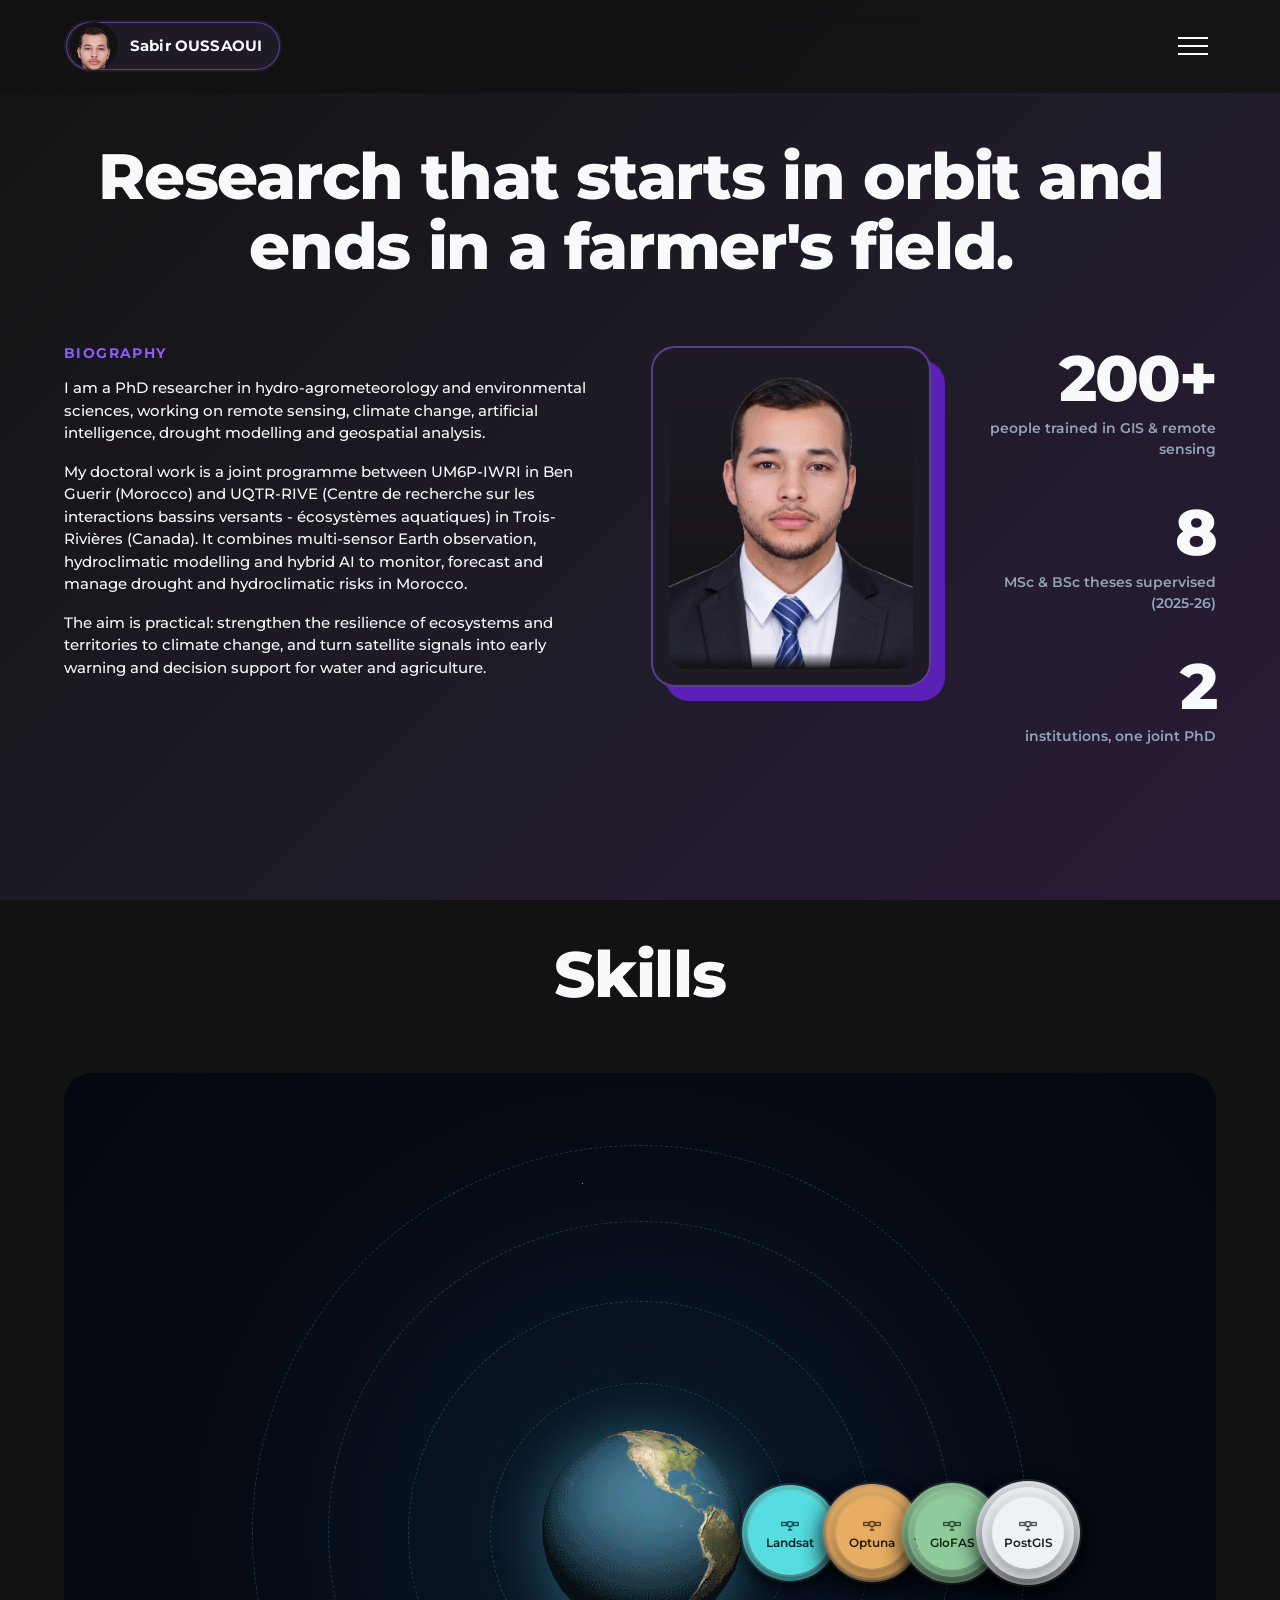
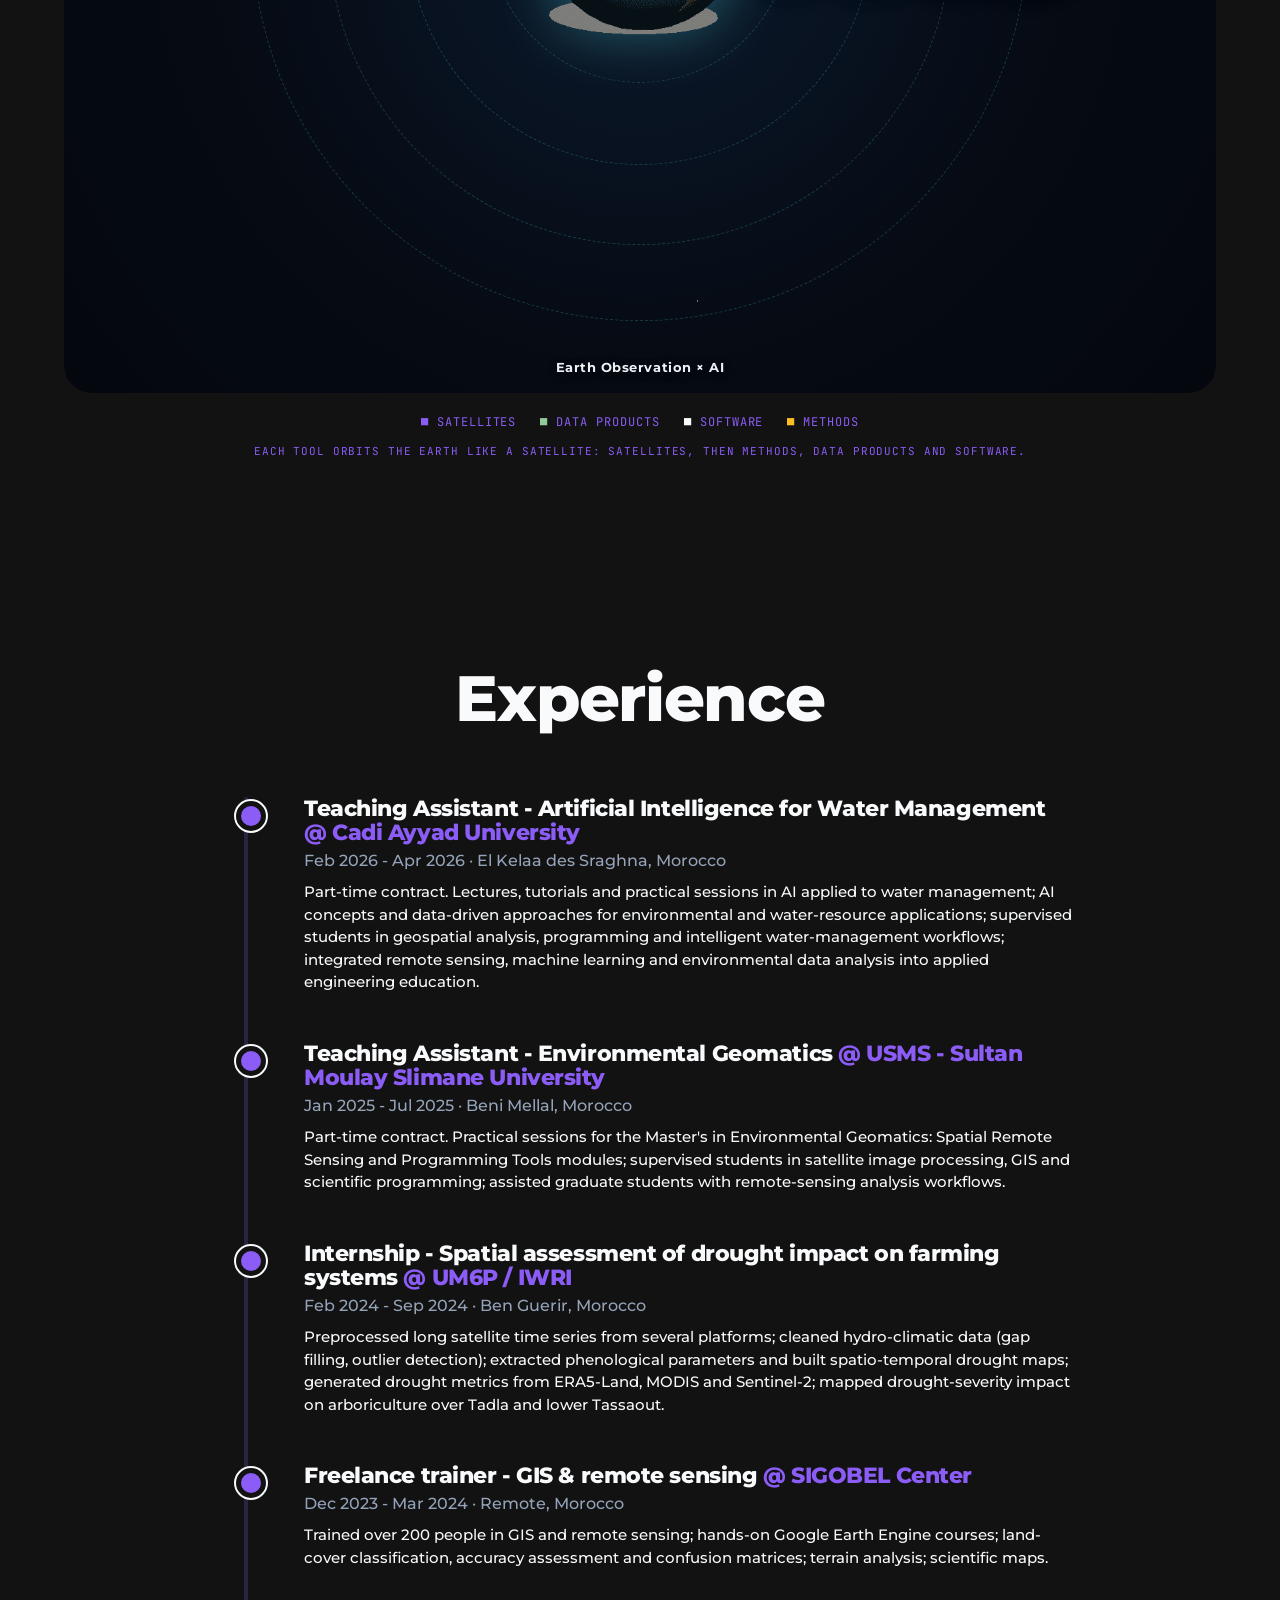
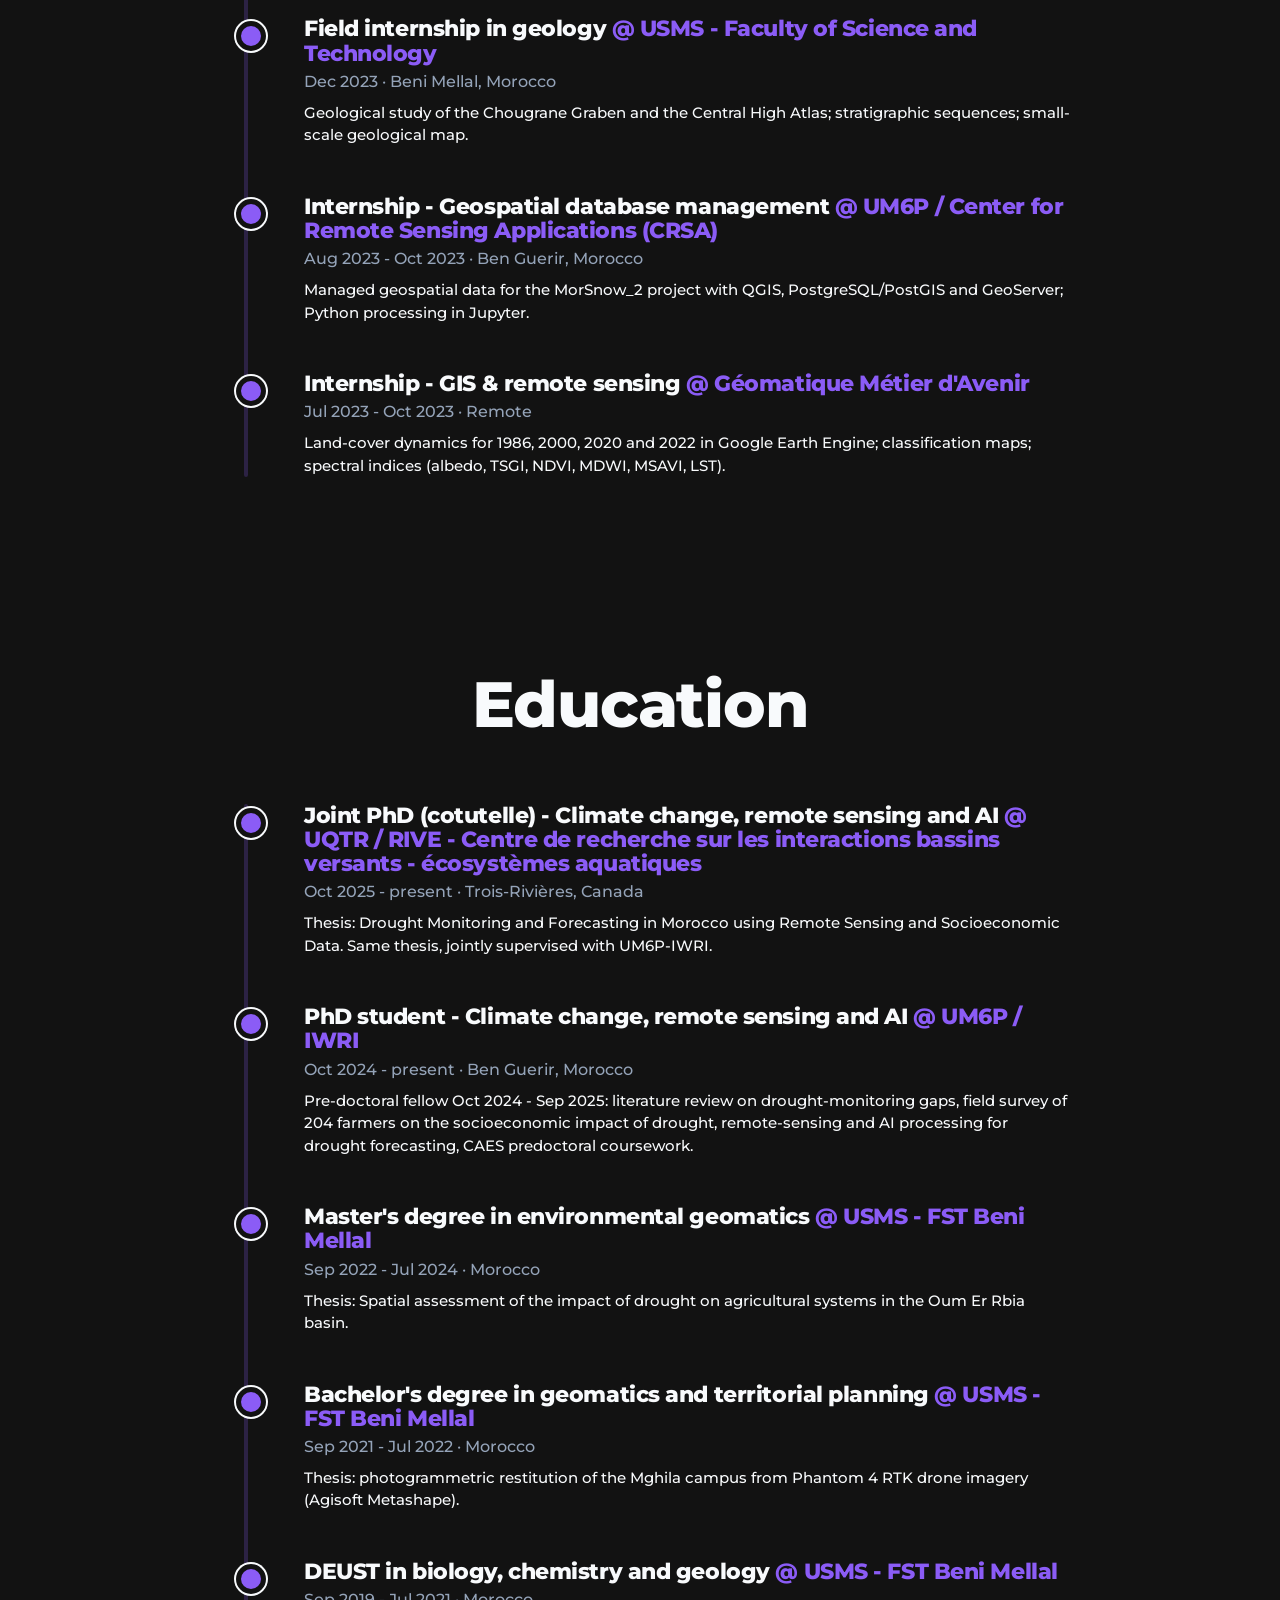
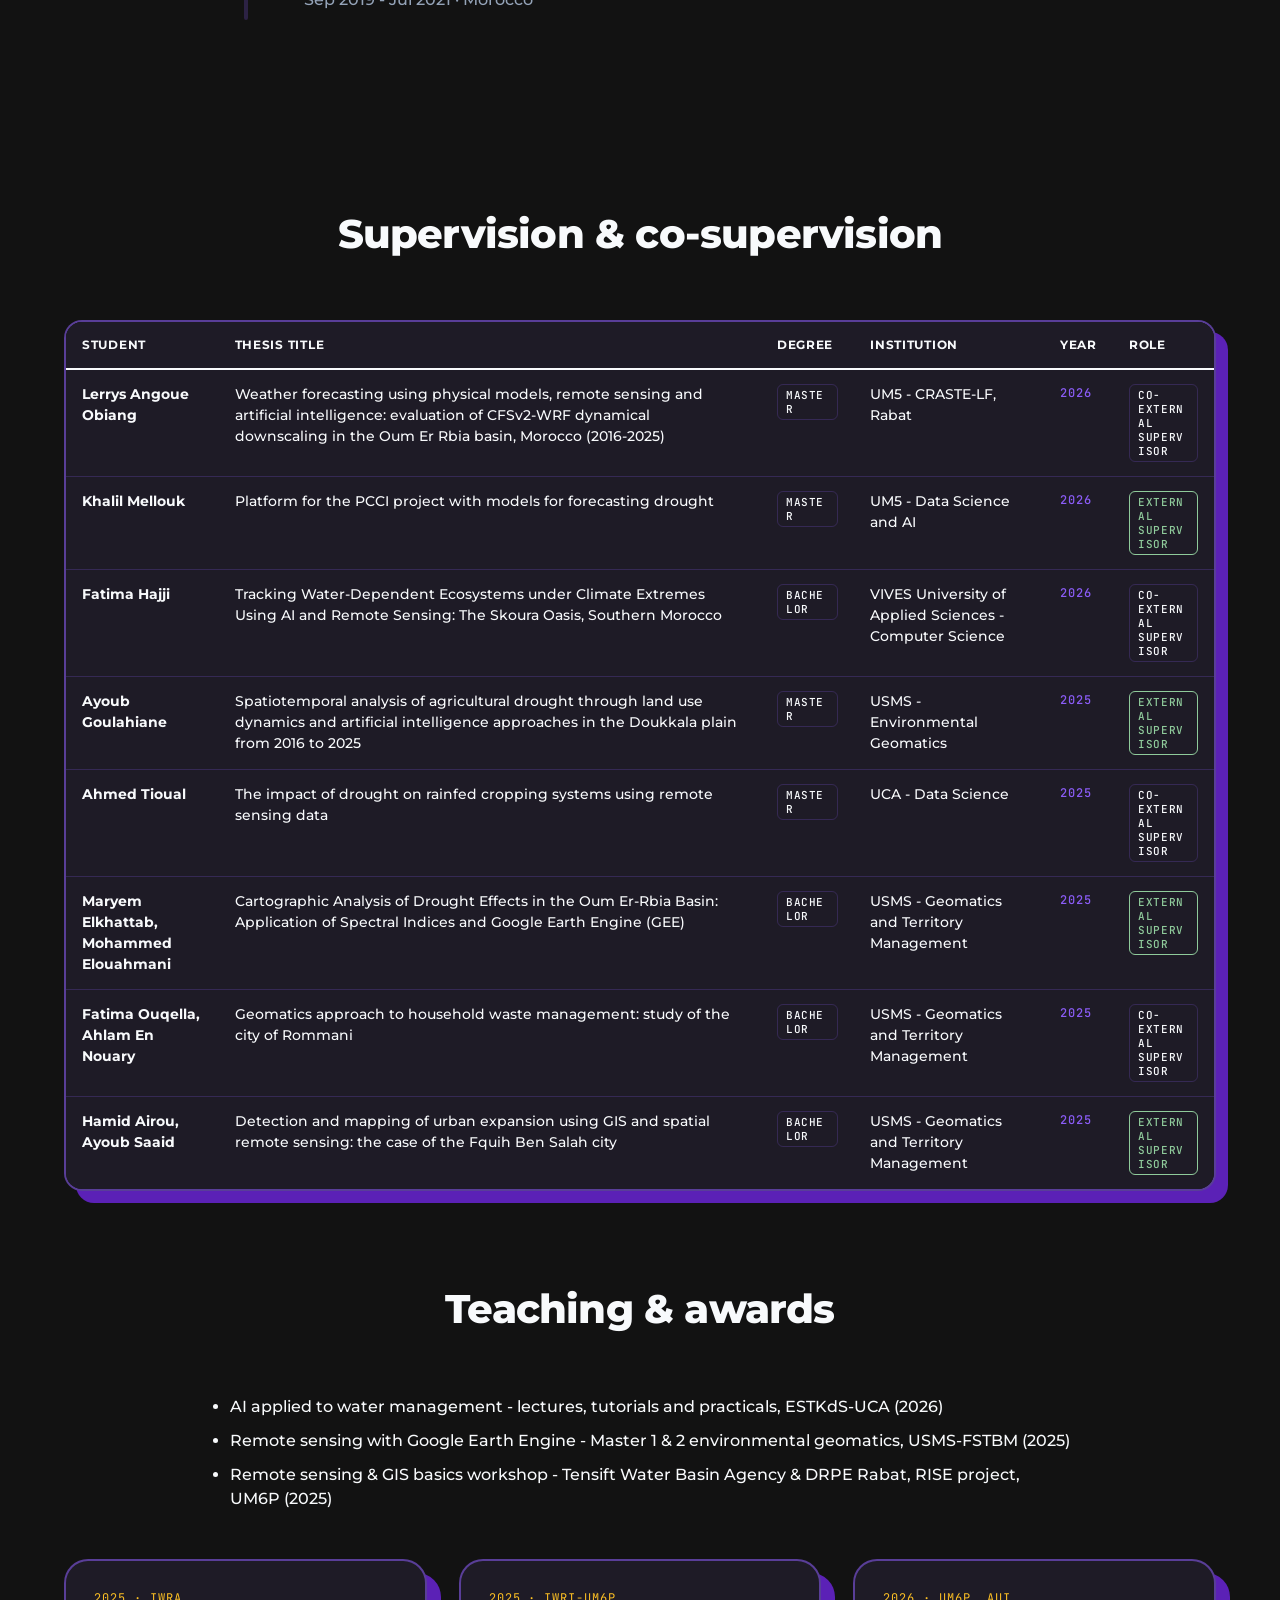
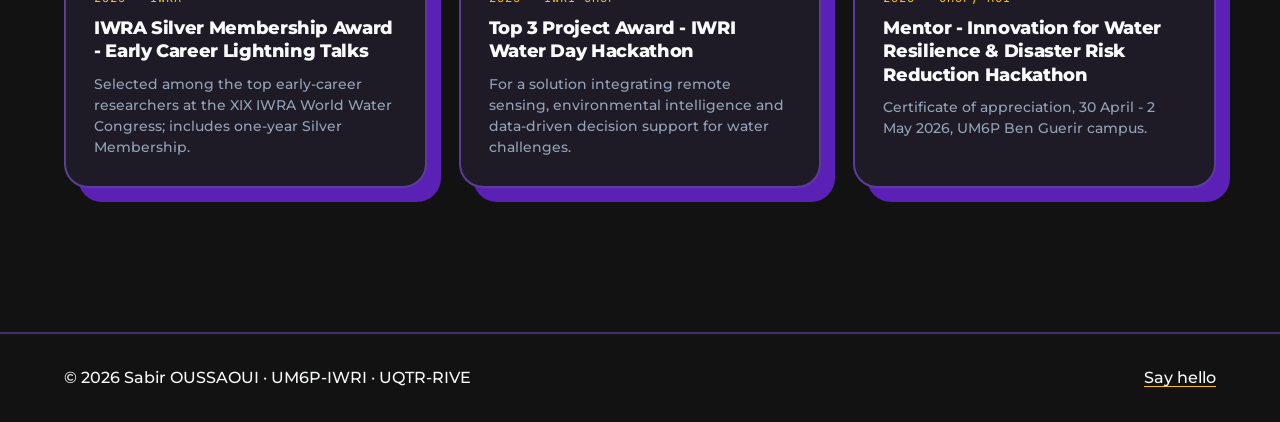
==== about.html @ 549f9e00 "About: add teaching assistant positions at UCA (2026) and USMS (2025) Co-Authored-By: Claude Opus 5." ====
<!doctype html>
<html lang="en">
<head>
<meta charset="utf-8">
<meta name="viewport" content="width=device-width, initial-scale=1">
<title>About - Sabir Oussaoui</title>
<link rel="icon" href="images/favicon.svg" type="image/svg+xml">
<link rel="stylesheet" href="css/style.css?v=202611021357">
<script>try{if((localStorage.getItem("theme")||"dark")==="dark")document.documentElement.classList.add("dark")}catch(e){}</script>
</head>
<body data-page="about">
<div class="transition" aria-hidden="true"><span></span><span></span><span></span></div>
<header class="nav" id="header"></header>

<main class="wrap">
  <section style="padding-top:48px">
    <h1 class="title" id="aboutTitle"></h1>
    <div class="about-grid">
      <div class="bio reveal"><h3 id="bioHead"></h3><div id="bio"></div></div>
      <div class="frame reveal"><img src="images/profile/portrait-about.png" alt="Portrait of Sabir Oussaoui" width="1200" height="1500"></div>
      <div class="stats" id="stats"></div>
    </div>
  </section>

  <section>
    <h2 class="title" id="skillsTitle"></h2>
    <div class="skills" id="skills" role="img" aria-label="Circular map of satellites, data products, software and methods used in the thesis"></div>
    <div class="legend" id="legend"></div>
    <p class="mono" id="skillsNote" style="text-align:center;margin-top:12px;font-size:11px"></p>
  </section>

  <section>
    <h2 class="title" id="expTitle"></h2>
    <div class="timeline"><div class="rail"><i></i></div><ul id="expList"></ul></div>
  </section>

  <section>
    <h2 class="title" id="eduTitle"></h2>
    <div class="timeline"><div class="rail"><i></i></div><ul id="eduList"></ul></div>
  </section>

  <section>
    <h2 class="title" id="supTitle" style="font-size:40px"></h2>
    <div class="table-wrap"><table class="sup" id="supTable"></table></div>
  </section>

  <section style="padding-top:0">
    <h2 class="title" id="teachTitle" style="font-size:40px"></h2>
    <ul id="teachList" style="max-width:860px;margin:0 auto 48px;padding-left:20px;font-weight:500;display:flex;flex-direction:column;gap:10px"></ul>
    <div class="feat-pubs cols3" id="awards"></div>
  </section>
</main>

<footer id="footer"></footer>
<script src="js/data.js?v=202611021357"></script>
<script src="js/main.js?v=202611021357"></script>
<script src="js/splash-cursor.js?v=202611021357"></script>
<script src="js/intro.js?v=202611021357"></script>
</body>
</html>
---- css/style.css ----
/* ===== Sabir Oussaoui - portfolio (CodeBucks-style template, plain CSS) ===== */
@import url("https://fonts.googleapis.com/css2?family=Montserrat:wght@400;500;600;700;800&family=JetBrains+Mono:wght@400;500&display=swap");

:root{
  --light:#F8FAFC;
  --dark:#121212;
  --primary:#5B21B6;        /* deep purple, readable on light */
  --primary-dark:#8B5CF6;   /* vivid purple on dark */
  --veg:#8fcb9b;
  --amber:#FBBF24;
  --bg:var(--light);
  --fg:var(--dark);
  --accent:var(--primary);
  --muted:rgba(18,18,18,.66);
  --line:rgba(91,33,182,.16);
  --card:#ffffff;
  --shadow:var(--fg);
  --edge:var(--fg);
  --gold:#FBBF24;
  --gold-ink:#121212;
  --purple:#8B5CF6;
  --purple-deep:#5B21B6;
  --font:"Montserrat",system-ui,sans-serif;
  --mono:"JetBrains Mono",ui-monospace,monospace;
}
html.dark{
  --bg:#121212;
  --fg:#F8FAFC;
  --accent:#8B5CF6;
  --muted:#94A3B8;
  --line:rgba(139,92,246,.22);
  --card:#1E1B26;
  --shadow:#5B21B6;
  --edge:rgba(139,92,246,.55);
}
*{box-sizing:border-box}
html{scroll-behavior:smooth;overflow-x:hidden}
body{margin:0;font-family:var(--font);background:var(--bg);color:var(--fg);line-height:1.5;overflow-x:hidden;-webkit-font-smoothing:antialiased}
a{color:inherit}
img{max-width:100%;display:block}
h1,h2,h3,h4{margin:0;line-height:1.1;font-weight:800;letter-spacing:-.02em}
.mono{font-family:var(--mono);font-size:12px;letter-spacing:.08em;text-transform:uppercase;color:var(--muted)}
.wrap{width:100%;max-width:1400px;margin:0 auto;padding:0 64px}
section{padding:96px 0}
.title{font-size:64px;text-align:center;margin-bottom:64px}
.btn{display:inline-flex;align-items:center;gap:10px;min-height:48px;padding:0 26px;border-radius:999px;border:2px solid var(--gold);background:var(--gold);color:var(--gold-ink);font:600 15px var(--font);text-decoration:none;cursor:pointer;transition:background .2s,color .2s,transform .15s}
.btn:hover{background:transparent;color:var(--fg);border-color:var(--gold)}
.btn:active{transform:scale(.98)}
.btn.ghost{background:transparent;color:var(--fg);border-color:var(--fg)}
.btn.ghost:hover{background:var(--purple-deep);border-color:var(--purple-deep);color:#F8FAFC}
html.dark .btn.ghost:hover{background:var(--purple);border-color:var(--purple)}
:focus-visible{outline:2px solid var(--accent);outline-offset:3px}
.rule{height:1px;background:var(--line)}

/* ---------- page transition ---------- */
.transition{position:fixed;inset:0;z-index:100;pointer-events:none}
.transition span{position:absolute;inset:0;transform:scaleX(1);transform-origin:left;animation:wipe .8s cubic-bezier(.76,0,.24,1) forwards}
.transition span:nth-child(1){background:var(--purple-deep)}
.transition span:nth-child(2){background:var(--fg);animation-delay:.12s}
.transition span:nth-child(3){background:var(--bg);animation-delay:.24s}
@keyframes wipe{to{transform:scaleX(0)}}

/* ---------- nav ---------- */
header.nav{position:fixed;left:0;right:0;top:0;z-index:50;box-sizing:border-box;display:flex;align-items:center;justify-content:space-between;gap:24px;padding:20px 64px;font-weight:500;background:color-mix(in srgb,var(--bg) 82%,transparent);backdrop-filter:blur(12px);-webkit-backdrop-filter:blur(12px);border-bottom:1px solid transparent;transition:border-color .3s,padding .3s}
header.nav.scrolled{border-bottom-color:var(--line)}
.nav-links{display:flex;gap:28px;flex:1;justify-content:center}
.nl{position:relative;text-decoration:none;padding-bottom:2px}
.nl::after{content:"";position:absolute;left:0;bottom:-2px;height:2px;width:0;background:var(--accent);transition:width .3s}
.nl:hover::after,.nl[aria-current="page"]::after{width:100%}
.logo{position:static;transform:none;order:-1;flex:none;height:52px;padding:4px 18px 4px 4px;border-radius:999px;background:var(--dark);color:var(--light);display:flex;align-items:center;gap:12px;font-weight:700;font-size:15px;letter-spacing:.01em;white-space:nowrap;text-decoration:none;border:2px solid transparent;transition:background .3s,border-color .3s}
.logo img{width:48px;height:48px;border-radius:50%;object-fit:cover;background:var(--light)}
html.dark .logo img{background:var(--dark)}
html.dark .logo{background:var(--card);color:var(--fg);box-shadow:inset 0 0 0 1px rgba(139,92,246,.55)}
.logo:hover{background:var(--accent);border-color:var(--fg)}
.socials{display:flex;align-items:center;gap:14px}
.soc{width:28px;height:28px;display:inline-flex;align-items:center;justify-content:center;color:var(--fg);transition:transform .2s,color .2s}
.soc:hover{transform:translateY(-3px);color:var(--accent)}
.theme{width:34px;height:34px;border-radius:50%;border:0;background:var(--dark);color:var(--light);display:inline-flex;align-items:center;justify-content:center;cursor:pointer}
html.dark .theme{background:var(--purple);color:#F8FAFC}
.lang{border:1px solid var(--line);background:transparent;color:var(--fg);border-radius:999px;padding:6px 12px;font:600 12px var(--mono);cursor:pointer}
.burger{display:none;flex-direction:column;gap:6px;background:none;border:0;cursor:pointer;padding:8px}
.burger span{width:30px;height:2px;background:var(--fg);transition:transform .3s,opacity .3s}
.mobile-menu{display:none}

/* ---------- hero (index) ---------- */
.hero{display:grid;grid-template-columns:minmax(0,1fr) minmax(0,1fr);align-items:center;gap:48px;min-height:calc(100vh - 130px);padding:24px 0 64px}
.hero-img{position:relative}
.hero-img img{width:100%;max-width:520px;max-height:calc(100vh - 200px);object-fit:cover;object-position:52% 45%;aspect-ratio:4/5;margin:0 auto;border-radius:24px}
.hero-txt h1{font-size:56px;text-align:left;margin-bottom:24px}
.hero-txt p{font-size:17px;color:var(--muted);max-width:620px;margin:0 0 20px}
.hero-txt p b{color:var(--fg);font-weight:800}
.hero-aff{display:flex;flex-direction:column;gap:4px;font-size:14px;color:var(--muted);margin-bottom:28px}
.hero-cta{display:flex;align-items:center;gap:20px;flex-wrap:wrap}
.hero-cta .link{font-size:15px;font-weight:600;text-decoration:underline;text-underline-offset:4px}
/* animated headline words */
.anim-word{display:inline-block;opacity:0;transform:translateY(40px);animation:word .55s ease-out forwards}
@keyframes word{to{opacity:1;transform:none}}

/* rotating badge */
.hireme{position:fixed;left:40px;bottom:40px;width:160px;height:160px;z-index:40;display:flex;align-items:center;justify-content:center}
.hireme svg.ring{position:absolute;inset:0;width:100%;height:100%;animation:spin 14s linear infinite;fill:var(--fg)}
.hireme a{position:relative;width:64px;height:64px;border-radius:50%;background:var(--gold);color:var(--gold-ink);display:flex;align-items:center;justify-content:center;font-weight:600;font-size:13px;text-decoration:none;border:2px solid transparent;transition:.3s;border-color:var(--gold)}
.hireme a:hover{background:var(--accent);color:#F8FAFC;border-color:var(--accent)}
@keyframes spin{to{transform:rotate(360deg)}}

/* ---------- about ---------- */
.about-grid{display:grid;grid-template-columns:5fr 2.6fr 2.2fr;gap:48px;align-items:start}
.bio h3{font-size:14px;text-transform:uppercase;letter-spacing:.1em;color:var(--muted);font-weight:700;margin-bottom:16px}
.bio p{margin:0 0 16px;font-size:15px;font-weight:500}
.frame{position:relative;box-shadow:14px 14px 0 var(--shadow);padding:16px;max-width:360px;margin:0 auto;width:100%;border:2px solid var(--edge);border-radius:24px;background:var(--bg)}
.frame img{border-radius:16px;width:100%;height:auto;aspect-ratio:4/5;max-height:400px;object-fit:contain;object-position:50% 100%;background:linear-gradient(180deg,var(--card),var(--bg));display:block}
.stats{display:flex;flex-direction:column;gap:40px;align-items:flex-end;text-align:right}
.stats>div{display:flex;flex-direction:column;align-items:flex-end;gap:8px}
.stats .num{font-size:64px;font-weight:800;letter-spacing:-.03em;line-height:1}
.stats .lbl{font-size:14px;font-weight:600;color:var(--muted)}

/* skills map: 3D-looking globe with skills orbiting like satellites */
.skills{--k:1;position:relative;height:920px;max-width:1200px;margin:0 auto;overflow:hidden;border-radius:28px;background:radial-gradient(circle at 50% 50%, #0b1a2e 0, #060b14 55%, #04070d 100%);isolation:isolate}
.skills::before{content:"";position:absolute;inset:0;background-image:radial-gradient(1px 1px at 20% 30%,rgba(255,255,255,.5) 50%,transparent 51%),radial-gradient(1px 1px at 70% 20%,rgba(255,255,255,.4) 50%,transparent 51%),radial-gradient(1px 1px at 85% 65%,rgba(255,255,255,.5) 50%,transparent 51%),radial-gradient(1px 1px at 35% 80%,rgba(255,255,255,.35) 50%,transparent 51%),radial-gradient(1.5px 1.5px at 55% 90%,rgba(255,255,255,.45) 50%,transparent 51%),radial-gradient(1px 1px at 10% 60%,rgba(255,255,255,.4) 50%,transparent 51%),radial-gradient(1px 1px at 92% 35%,rgba(255,255,255,.35) 50%,transparent 51%),radial-gradient(1.5px 1.5px at 45% 12%,rgba(255,255,255,.5) 50%,transparent 51%);pointer-events:none}
.ring{position:absolute;left:50%;top:50%;width:calc(var(--r)*2*var(--k));height:calc(var(--r)*2*var(--k));margin:calc(var(--r)*-1*var(--k)) 0 0 calc(var(--r)*-1*var(--k));border-radius:50%;border:1px dashed rgba(85,221,224,.22);pointer-events:none}
.globe{position:absolute;left:50%;top:50%;width:calc(230px*var(--k));height:calc(230px*var(--k));margin:calc(-115px*var(--k)) 0 0 calc(-115px*var(--k));display:flex;align-items:center;justify-content:center;filter:drop-shadow(0 0 28px rgba(85,221,224,.35))}
.globe img{width:100%;height:100%;object-fit:contain;display:block}
.globe-label{position:absolute;left:50%;bottom:18px;transform:translateX(-50%);color:#edf2f7;font:700 13px var(--font);letter-spacing:.04em;white-space:nowrap;text-align:center;text-shadow:0 2px 8px rgba(0,0,0,.8)}
.orbit{position:absolute;left:50%;top:50%;width:0;height:0;animation:orbit var(--d) linear infinite;animation-delay:var(--delay)}
.sat-pos{position:absolute;left:0;top:0;transform:translate(calc(var(--r)*var(--k)),0)}
.skill{position:absolute;left:0;top:0;translate:-50% -50%;width:calc(var(--s)*var(--k));height:calc(var(--s)*var(--k));display:flex;flex-direction:column;align-items:center;justify-content:center;gap:3px;text-align:center;border-radius:50%;padding:8px;box-sizing:border-box;font-weight:600;font-size:12px;line-height:1.2;background:#f5f5f5;color:#1b1b1b;box-shadow:0 0 0 2px rgba(255,255,255,.12),0 8px 24px rgba(0,0,0,.45);animation:orbit var(--d) linear infinite reverse;animation-delay:var(--delay);cursor:default;transition:box-shadow .25s}
.skill svg{opacity:.75}
.skill:hover{box-shadow:0 0 0 3px #55dde0,0 8px 24px rgba(0,0,0,.45);z-index:2}
.skill.sat{background:#55dde0;color:#06202a}
.skill.prod{background:#8fcb9b;color:#0f2a17}
.skill.meth{background:#e6ad63;color:#2d1a05}
.skill.soft{background:#edf2f7;color:#1b1b1b}
@keyframes orbit{to{transform:rotate(360deg)}}
@media (prefers-reduced-motion:reduce){.orbit,.skill{animation-play-state:paused}}
.legend{display:flex;gap:24px;justify-content:center;flex-wrap:wrap;margin-top:20px}

/* timelines */
.timeline{position:relative;width:75%;margin:0 auto}
.timeline .rail{position:absolute;left:36px;top:0;width:4px;height:100%;background:var(--line);border-radius:2px}
.timeline .rail i{display:block;width:100%;height:0;background:var(--fg);border-radius:2px}
.timeline ul{list-style:none;margin:0;padding:0;display:flex;flex-direction:column;gap:48px}
.timeline li{position:relative;padding-left:96px;opacity:0;transform:translateY(24px);transition:opacity .6s,transform .6s}
.timeline li.in{opacity:1;transform:none}
.timeline li::before{content:"";position:absolute;left:28px;top:4px;width:20px;height:20px;border-radius:50%;background:var(--accent);border:5px solid var(--bg);box-shadow:0 0 0 2px var(--fg)}
.timeline h3{font-size:22px}.timeline h3 span{color:var(--accent)}
.timeline .meta{font-weight:500;color:var(--muted);margin:4px 0 8px}
.timeline p{margin:0;font-size:15px;font-weight:500}

/* ---------- projects ---------- */
.proj-grid{display:grid;grid-template-columns:repeat(12,minmax(0,1fr));gap:48px 32px}
.proj{position:relative;box-shadow:16px 16px 0 var(--shadow);border:2px solid var(--edge);border-radius:28px;background:var(--bg);padding:24px;display:flex;flex-direction:column;gap:12px}
.proj.featured{grid-column:span 12;flex-direction:row;gap:40px;padding:40px}
.proj.half{grid-column:span 6}
.proj .fig{flex:1;border-radius:18px;overflow:hidden;background:#071526;min-height:260px;position:relative}
.proj .fig svg{width:100%;height:100%;display:block}
.proj .fig-btn{all:unset;cursor:pointer;flex:1;border-radius:18px;overflow:hidden;background:#fff;position:relative;display:flex;flex-direction:column;border:1px solid var(--line)}
.proj .fig-btn img{width:100%;flex:1;min-height:0;object-fit:contain;object-position:center;display:block;background:#fff;transition:transform .4s}
.proj .fig-btn:hover img{transform:scale(1.03)}
.proj .fig-btn:focus-visible{outline:3px solid var(--accent);outline-offset:3px}
.proj .fig-btn .cap{position:static;background:var(--dark);color:var(--light);padding:8px 14px;font-size:10px;line-height:1.4}
.proj.featured .fig-btn{min-height:380px}
.proj.half .fig-btn{aspect-ratio:4/3}
.proj .fig .cap{position:absolute;left:14px;bottom:12px;color:#9fb0c4}
.proj .body{flex:1;display:flex;flex-direction:column;gap:10px}
.proj .kind{color:var(--accent);font-weight:600;font-size:14px}
.proj h3{font-size:30px}.proj.half h3{font-size:22px}
.proj dl{margin:0;display:grid;grid-template-columns:120px minmax(0,1fr);gap:6px 12px;font-size:14px}
.proj dt{font-weight:700}.proj dd{margin:0;color:var(--muted);font-weight:500}
.status{display:inline-block;font:500 11px var(--mono);letter-spacing:.06em;text-transform:uppercase;padding:3px 8px;border-radius:6px;border:1px solid var(--line)}
.status.s-pub{color:#2e7d4a;border-color:#2e7d4a}html.dark .status.s-pub{color:var(--veg);border-color:var(--veg)}
.status.s-rev{color:#9a6420;border-color:#9a6420}html.dark .status.s-rev{color:var(--amber);border-color:var(--amber)}

/* ---------- publications ---------- */
.filters{display:flex;flex-direction:column;gap:10px;margin-bottom:32px}
.filters .row{display:flex;gap:10px;flex-wrap:wrap;align-items:center}
.filters .row > span{width:70px;font-weight:700;font-size:13px}
.chip{min-height:36px;padding:0 14px;border-radius:999px;border:1px solid var(--fg);background:transparent;color:var(--fg);font:600 13px var(--font);cursor:pointer}
.chip[aria-pressed="true"]{background:var(--accent);border-color:var(--accent);color:#F8FAFC}
.feat-pubs{display:grid;grid-template-columns:1fr 1fr;gap:32px;margin-bottom:48px}
.feat-pubs.cols3{grid-template-columns:repeat(3,minmax(0,1fr))}
.about-grid>*{min-width:0}
.proj dd,.pub,.pv,.feat-pub,.talk,.cert-body,table.sup td{overflow-wrap:anywhere}
.feat-pub{position:relative;box-shadow:14px 14px 0 var(--shadow);border:2px solid var(--edge);border-radius:24px;padding:28px;background:var(--bg);display:flex;flex-direction:column;gap:10px}
.feat-pub h3{font-size:22px;line-height:1.3}
.pub-list{list-style:none;margin:0;padding:0}
.pub{display:grid;grid-template-columns:70px minmax(0,1fr) 180px;gap:24px;padding:22px 0;border-top:1px solid var(--line);align-items:start}
.pub.has-img{grid-template-columns:70px 150px minmax(0,1fr) 180px}
.pub-thumb{all:unset;cursor:pointer;display:block;border:2px solid var(--edge);border-radius:12px;overflow:hidden;aspect-ratio:1;background:#fff;transition:transform .2s,box-shadow .2s}
.pub-thumb img{width:100%;height:100%;object-fit:cover;object-position:top;display:block}
.pub-thumb:hover{transform:translate(-2px,-2px);box-shadow:6px 6px 0 var(--shadow)}
.pub-thumb:focus-visible{outline:3px solid var(--accent);outline-offset:3px}
.pub-thumb.feat{aspect-ratio:16/10;margin:-8px -8px 6px;border-radius:14px}
.pub:hover .pt{color:var(--accent)}
.pt{font-weight:700;font-size:17px;line-height:1.35;transition:color .2s}
.pa{font-size:14px;color:var(--muted);font-weight:500;margin-top:6px}
.pa b{color:var(--fg);border-bottom:2px solid var(--accent)}
.pv{font-size:14px;font-style:italic;color:var(--muted);margin-top:4px}
.pub .side{display:flex;flex-direction:column;gap:8px;align-items:flex-start}
.pub .yr{font:500 14px var(--mono)}
.talks{list-style:none;margin:0;padding:0}
.talk{display:grid;grid-template-columns:minmax(0,1fr) 180px;gap:24px;padding:18px 0;border-top:1px solid var(--line)}
.talk .tt{font-weight:700;font-size:15px}.talk .tv{font-size:13px;color:var(--muted);margin-top:4px}
.talk .tk{font:500 12px var(--mono);text-align:right;color:var(--muted)}

/* ---------- supervision table ---------- */
.table-wrap{overflow-x:auto;border:2px solid var(--edge);border-radius:18px;box-shadow:12px 12px 0 var(--shadow);background:var(--bg)}
table.sup{width:100%;border-collapse:collapse;font-size:14px;min-width:860px}
table.sup th{text-align:left;font-size:12px;letter-spacing:.06em;text-transform:uppercase;padding:14px 16px;border-bottom:2px solid var(--fg);background:var(--card)}
table.sup td{padding:14px 16px;border-bottom:1px solid var(--line);vertical-align:top;font-weight:500}
table.sup tr:last-child td{border-bottom:0}
table.sup tr:hover td{background:var(--card)}
table.sup td:nth-child(2){min-width:320px}

/* ---------- certificates ---------- */
.ref-grid{display:grid;grid-template-columns:repeat(2,minmax(0,1fr));gap:32px;max-width:1000px;margin:0 auto}
.ref{display:flex;flex-direction:column;gap:6px;border:2px solid var(--edge);border-radius:20px;background:var(--bg);padding:28px 30px;box-shadow:10px 10px 0 var(--shadow);transition:transform .2s,box-shadow .2s}
.ref:hover{transform:translate(-3px,-3px);box-shadow:13px 13px 0 var(--shadow)}
.ref-head{display:flex;align-items:center;gap:18px;margin-bottom:6px}
.ref-photo{width:88px;height:88px;border-radius:50%;object-fit:cover;border:2px solid var(--fg);flex:none}
.ref h3{margin:0;font-size:22px;line-height:1.2}
.ref-status{margin:4px 0 0;font-weight:600}
.ref-inst{margin:0 0 14px;font-size:12px;color:var(--muted)}
.ref-contact{display:flex;flex-direction:column;gap:10px;border-top:1px solid var(--line);padding-top:16px}
.ref-contact a{display:flex;align-items:center;gap:10px;font-weight:500;color:inherit;text-decoration:none;overflow-wrap:anywhere}
.ref-contact a:hover span{text-decoration:underline}
.ref-contact svg{flex:none}
.cert-grid{display:grid;grid-template-columns:repeat(3,minmax(0,1fr));gap:32px}
.cert{all:unset;cursor:pointer;display:flex;flex-direction:column;border:2px solid var(--edge);border-radius:20px;background:var(--bg);overflow:hidden;box-shadow:10px 10px 0 var(--shadow);transition:transform .2s,box-shadow .2s}
.cert:hover{transform:translate(-3px,-3px);box-shadow:14px 14px 0 var(--shadow)}
.cert:focus-visible{outline:3px solid var(--accent);outline-offset:3px}
.cert-img{display:block;aspect-ratio:4/3;background:#e9e9e9;overflow:hidden;border-bottom:2px solid var(--fg)}
.cert-img img{width:100%;height:100%;object-fit:cover;object-position:top;transition:transform .4s}
.cert:hover .cert-img img{transform:scale(1.04)}
.cert-body{display:flex;flex-direction:column;gap:8px;padding:18px 20px 20px}
.cert-meta{display:flex;justify-content:space-between;align-items:center;gap:8px}
.cert-title{font-weight:700;font-size:15px;line-height:1.35}
.cert-org{font-size:13px;color:var(--muted);font-weight:500}
.lightbox{position:fixed;inset:0;z-index:200;background:rgba(10,10,10,.92);display:none;align-items:center;justify-content:center;padding:24px;flex-direction:column;gap:16px}
.lightbox.open{display:flex}
.lightbox img{max-width:min(1200px,100%);max-height:78vh;border-radius:8px;background:#fff}
.lb-stage{display:flex;align-items:center;gap:12px;max-width:100%}
.lb-nav{width:48px;height:48px;border-radius:50%;border:0;background:#f5f5f5;color:#1b1b1b;font-size:30px;line-height:1;cursor:pointer;flex:none}
.lb-nav:hover{background:var(--primary-dark)}
.cert-img{position:relative}
.cert-more{position:absolute;right:10px;bottom:10px;background:var(--fg);color:var(--bg);font:700 12px var(--mono);padding:4px 8px;border-radius:999px}
.lightbox figcaption{color:#f5f5f5;font-weight:500;text-align:center;max-width:900px;font-size:14px}
.lightbox .btn{background:var(--gold);color:var(--gold-ink);border-color:var(--gold)}

/* ---------- events ---------- */
.event-list{display:flex;flex-direction:column;gap:56px}
.event{display:grid;grid-template-columns:minmax(0,1.05fr) minmax(0,1fr);gap:44px;align-items:center}
.event.flip .event-img{order:2}
.event.noimg{grid-template-columns:1fr;max-width:860px;margin-inline:auto}
.event-img{all:unset;cursor:pointer;position:relative;display:block;border:2px solid var(--fg);border-radius:22px;overflow:hidden;box-shadow:14px 14px 0 var(--shadow);aspect-ratio:4/3;background:var(--card);transition:transform .2s,box-shadow .2s}
.event-img:hover{transform:translate(-3px,-3px);box-shadow:18px 18px 0 var(--shadow)}
.event-img:focus-visible{outline:3px solid var(--accent);outline-offset:4px}
.event-img img{width:100%;height:100%;object-fit:cover;display:block;transition:transform .5s}
.event-img:hover img{transform:scale(1.04)}
.event-body{display:flex;flex-direction:column;gap:14px}
.event-meta{display:flex;gap:12px;align-items:center;flex-wrap:wrap}
.event-body h3{font-size:28px;line-height:1.2}
.event-body p{margin:0;font-weight:500;color:var(--muted);line-height:1.6}

/* ---------- reveal / footer ---------- */
.reveal{opacity:0;transform:translateY(24px);transition:opacity .7s ease,transform .7s ease}
.reveal.in{opacity:1;transform:none}
footer{position:relative;z-index:45;background:var(--bg);border-top:2px solid var(--fg);padding:32px 64px;display:flex;justify-content:space-between;align-items:center;font-weight:500;flex-wrap:wrap;gap:12px}
footer a{text-decoration:underline;text-underline-offset:3px}

@media (prefers-reduced-motion:reduce){*{animation-duration:.01ms!important;transition-duration:.01ms!important}.anim-word{opacity:1;transform:none}}

/* ---------- responsive ---------- */
@media (max-width:1100px){.cert-grid{grid-template-columns:repeat(2,minmax(0,1fr))}.feat-pubs.cols3{grid-template-columns:repeat(2,minmax(0,1fr))}.wrap{padding:0 32px}header.nav{padding:18px 32px}.title{font-size:48px}.hero-txt h1{font-size:44px}.about-grid{grid-template-columns:1fr 1fr}.stats{grid-column:span 2;flex-direction:row;justify-content:space-around;text-align:center;align-items:center}.proj.half{grid-column:span 12}.skills{height:700px;--k:.78}}
@media (max-width:1340px){
  header .nav-links,header .socials{display:none}
  .burger{display:flex;order:2;margin-left:auto}
  .mobile-menu{display:none;position:fixed;inset:0;z-index:70;padding:0;background:rgba(27,27,27,.9);color:var(--light);backdrop-filter:blur(6px);flex-direction:column;align-items:center;justify-content:center;gap:28px;font-size:22px;font-weight:600}
  html.dark .mobile-menu{background:rgba(245,245,245,.9);color:var(--dark)}
  .mobile-menu.open{display:flex}
  .menu-close{position:absolute;top:18px;right:20px;width:44px;height:44px;border-radius:50%;border:0;background:var(--light);color:var(--dark);font-size:28px;line-height:1;cursor:pointer}
  html.dark .menu-close{background:var(--dark);color:var(--light)}
  .mobile-menu .nl{color:inherit}.mobile-menu .nl::after{background:currentColor}
  .mobile-menu .soc{color:inherit}.mobile-menu .lang{color:inherit;border-color:currentColor}
}
@media (max-width:800px){
  .ref-grid{grid-template-columns:1fr;gap:24px}.ref{padding:22px}
  .logo{position:static;transform:none;height:48px;font-size:13px;padding-right:14px}.logo img{width:40px;height:40px}
  .hero{grid-template-columns:1fr;text-align:center}.hero-txt h1{text-align:center;font-size:36px}.hero-cta{justify-content:center}
  .title{font-size:36px;margin-bottom:40px}section{padding:64px 0}.wrap{padding:0 20px}header.nav{padding:14px 20px}
  .about-grid{grid-template-columns:1fr}.stats{grid-column:auto}
  .skills{height:460px;--k:.44;border-radius:16px}.skill{width:calc(var(--s)*.62);height:calc(var(--s)*.62);font-size:8px;padding:3px;gap:0}.skill svg{width:9px;height:9px}.globe-label{font-size:10px;bottom:8px}
  .timeline{width:100%}.timeline li{padding-left:64px}.timeline .rail{left:20px}.timeline li::before{left:12px}
  .proj.featured{flex-direction:column;padding:24px}.proj h3{font-size:24px}
  .event{grid-template-columns:1fr;gap:24px}.event.flip .event-img{order:0}.event-body h3{font-size:22px}
  .cert-grid{grid-template-columns:1fr}.feat-pubs,.feat-pubs.cols3{grid-template-columns:1fr}
  .stats{display:grid;grid-template-columns:repeat(3,minmax(0,1fr));gap:12px;text-align:center}.stats>div{align-items:center}.stats .num{font-size:36px}.stats .lbl{font-size:12px}
  .frame{max-width:280px}
  .table-wrap{border:0;box-shadow:none;background:transparent;overflow:visible}
  table.sup,table.sup tbody,table.sup tr,table.sup td{display:block;min-width:0;width:100%;box-sizing:border-box}
  table.sup thead{display:none}
  table.sup tr{border:2px solid var(--edge);border-radius:16px;background:var(--bg);box-shadow:8px 8px 0 var(--shadow);margin-bottom:22px;padding:6px 0}
  table.sup td{padding:8px 16px;border:0}table.sup tr:hover td{background:transparent}
  table.sup td::before{content:attr(data-l);display:block;font:600 10px var(--mono);letter-spacing:.08em;text-transform:uppercase;color:var(--muted);margin-bottom:2px}
  table.sup td:nth-child(2){min-width:0}
  .lb-nav{width:40px;height:40px;font-size:24px}.lightbox{padding:12px}.lightbox img{max-height:70vh}
  .hero-aff{font-size:13px}.hero-txt h1{font-size:34px}.title{font-size:34px}.pub,.pub.has-img{grid-template-columns:1fr}.pub-thumb{max-width:220px}.talk{grid-template-columns:1fr}.talk .tk{text-align:left}
  .hireme{position:relative;left:auto;bottom:auto;margin:24px auto 0;width:140px;height:140px}  footer{padding:24px 20px}
}

/* ---------- opening screen (js/intro.js) ---------- */
html.hg-lock,html.hg-lock body{overflow:hidden}
.hg-intro{position:fixed;inset:0;z-index:1000;background:linear-gradient(135deg,#121212 0%,#1E1B26 50%,#2A1B38 100%);color:#fff;display:flex;align-items:center;justify-content:center;overflow:hidden;perspective:1200px;font-family:var(--font);transition:opacity .8s ease,filter .8s ease}
.hg-intro.hg-out{opacity:0;filter:blur(8px);pointer-events:none}
.hg-noise{position:absolute;inset:0;opacity:.15;mix-blend-mode:overlay;pointer-events:none;background-image:url("data:image/svg+xml,%3Csvg viewBox='0 0 200 200' xmlns='http://www.w3.org/2000/svg'%3E%3Cfilter id='n'%3E%3CfeTurbulence type='fractalNoise' baseFrequency='0.65' numOctaves='3' stitchTiles='stitch'/%3E%3C/filter%3E%3Crect width='100%25' height='100%25' filter='url(%23n)' opacity='0.05'/%3E%3C/svg%3E")}
.hg-orbs{position:absolute;inset:0;opacity:.5;pointer-events:none}
.hg-orbs i{position:absolute;width:70%;height:70%;border-radius:50%;filter:blur(150px);animation:hgPulse 6s ease-in-out infinite}
.hg-orbs i:first-child{top:-20%;left:-10%;background:rgba(91,33,182,.35)}
.hg-orbs i:last-child{bottom:-20%;right:-10%;background:rgba(139,92,246,.18);animation-delay:2s}
@keyframes hgPulse{0%,100%{opacity:1}50%{opacity:.5}}
/* photo corridor */
.hg-stream{position:absolute;inset:0;container-type:inline-size;pointer-events:none;opacity:0;transition:opacity 1.6s ease .2s}
.hg-in .hg-stream{opacity:.75}
.hg-stream-persp{position:absolute;inset:0}
.hg-stream-stage{position:absolute;inset:0;transform-style:preserve-3d}
.hg-card{position:absolute;overflow:hidden;backface-visibility:hidden;box-shadow:0 0 0 1px rgba(139,92,246,.35)}
.hg-card img{width:100%;height:100%;object-fit:cover;display:block;filter:saturate(.85)}
.hg-stream::after{content:"";position:absolute;inset:0;background:radial-gradient(ellipse 46% 52% at 50% 50%,rgba(18,18,18,.88),rgba(18,18,18,.55) 60%,rgba(18,18,18,.2) 100%)}
/* moving grid */
.hg-grid{position:absolute;inset:0;pointer-events:none;will-change:transform;transform-origin:center bottom;transform:rotateX(var(--rx,0deg)) rotateY(var(--ry,0deg)) scale(.01) rotateZ(45deg);opacity:0;transition:transform 1.8s cubic-bezier(.16,1,.3,1),opacity 1.8s cubic-bezier(.16,1,.3,1)}
.hg-in .hg-grid{transform:rotateX(var(--rx,0deg)) rotateY(var(--ry,0deg)) scale(1) rotateZ(0deg);opacity:1}
.hg-in.hg-ready .hg-grid{transition:none}
.hg-layer{position:absolute;inset:0;width:100%;height:100%;display:block}
.hg-mask,.hg-warp-grid{position:absolute;inset:0}
.hg-warp-grid{opacity:0}
.hg-mask{-webkit-mask-image:radial-gradient(400px circle at 50% 50%,#8c8c8c,transparent);mask-image:radial-gradient(400px circle at 50% 50%,#8c8c8c,transparent)}
.hg-flash,.hg-dodge{position:absolute;inset:0;pointer-events:none;opacity:0;z-index:3}
.hg-flash{background:#fff;mix-blend-mode:overlay}
.hg-dodge{background:#8B5CF6;mix-blend-mode:color-dodge}
/* text */
.hg-content{position:relative;z-index:4;width:100%;max-width:1320px;height:100%;padding:0 64px;display:grid;grid-template-columns:1fr;justify-items:center;align-items:center;gap:24px}
.hg-text{display:flex;flex-direction:column;align-items:center;gap:28px;text-align:center;max-width:860px}
.hg-item{opacity:0;transform:translateY(40px);filter:blur(10px);transition:opacity .9s ease,transform 1s cubic-bezier(.2,.8,.2,1),filter .9s ease}
.hg-in .hg-item{opacity:1;transform:none;filter:blur(0)}
.hg-in .hg-item:nth-child(1){transition-delay:.3s}.hg-in .hg-item:nth-child(2){transition-delay:.5s}.hg-in .hg-item:nth-child(3){transition-delay:.7s}.hg-in .hg-item:nth-child(4){transition-delay:.9s}
.hg-badge{display:inline-flex;align-items:center;gap:10px;padding:7px 16px;border-radius:999px;background:rgba(30,27,38,.6);border:1px solid rgba(139,92,246,.4);backdrop-filter:blur(12px);box-shadow:inset 0 1px 0 rgba(255,255,255,.1);font-size:12px;font-weight:600;letter-spacing:.12em;text-transform:uppercase;color:#F8FAFC}
.hg-dot{position:relative;width:10px;height:10px;display:inline-flex}
.hg-dot i,.hg-dot b{position:absolute;inset:0;border-radius:50%;background:#FBBF24}
.hg-dot i{animation:hgPing 1.4s cubic-bezier(0,0,.2,1) infinite;opacity:.75}
@keyframes hgPing{75%,100%{transform:scale(2.2);opacity:0}}
.hg-name{margin:0;font-size:clamp(48px,8.2vw,132px);line-height:1;font-weight:800;letter-spacing:-.045em;padding-bottom:8px;background:linear-gradient(to bottom,#fff,#e5e5e5 50%,#737373);-webkit-background-clip:text;background-clip:text;color:transparent;filter:drop-shadow(0 20px 30px rgba(0,0,0,.6))}
.hg-sub{margin:0;max-width:560px;font-size:clamp(16px,2vw,22px);font-weight:400;line-height:1.6;color:#94A3B8}
.hg-cta{padding-top:12px;display:flex;flex-direction:column;align-items:center;gap:16px}
.hg-btn{position:relative;display:inline-flex;align-items:center;gap:12px;padding:18px 36px;border-radius:999px;border:1px solid #FBBF24;background:#FBBF24;backdrop-filter:blur(20px);color:#121212;font:600 19px var(--font);letter-spacing:-.01em;cursor:pointer;overflow:hidden;box-shadow:0 0 60px rgba(251,191,36,.28),0 25px 50px rgba(0,0,0,.5);transition:transform .2s,box-shadow .3s}
.hg-btn:hover{transform:scale(1.03);box-shadow:0 0 80px rgba(251,191,36,.45),0 25px 50px rgba(0,0,0,.5)}
.hg-btn:active{transform:scale(.97)}
.hg-btn:focus-visible{outline:2px solid #8B5CF6;outline-offset:4px}
.hg-btn span{position:relative;z-index:1}
.hg-btn svg{position:relative;z-index:1;width:22px;height:22px;color:#121212;transition:transform .3s}
.hg-btn:hover svg{transform:translateX(4px)}
.hg-btn em{position:absolute;inset:0;transform:translateX(-100%);background:linear-gradient(90deg,transparent,rgba(255,255,255,.45),transparent);animation:hgShimmer 2.2s infinite}
@keyframes hgShimmer{100%{transform:translateX(100%)}}
.hg-hint{margin:0;font:500 11px var(--mono);letter-spacing:.2em;text-transform:uppercase;color:#64748B}
@media (max-width:900px){.hg-content{grid-template-rows:auto;padding:0 22px;gap:0}.hg-text{gap:16px}.hg-name{font-size:clamp(38px,11vw,72px)}.hg-sub{font-size:15px}.hg-badge{font-size:10px}.hg-btn{padding:15px 26px;font-size:16px}.hg-hint{display:none}.hg-stream::after{background:radial-gradient(ellipse 80% 45% at 50% 50%,rgba(18,18,18,.9),rgba(18,18,18,.5) 70%,rgba(18,18,18,.3) 100%)}}
@media (prefers-reduced-motion:reduce){.hg-grid,.hg-item{transition:none!important}.hg-orbs i,.hg-dot i,.hg-btn em{animation:none}}

/* fluid ink cursor (js/splash-cursor.js) */
.splash-cursor{position:fixed;inset:0;pointer-events:none;z-index:1100}
.splash-cursor__canvas{display:block;width:100%;height:100%}

/* soft navigation fade (js/main.js) */
main{transition:opacity .2s ease,transform .25s ease}
main.page-leave{opacity:0;transform:translateY(8px)}
main.page-enter{opacity:0;transform:translateY(-8px);transition:none}

/* ---------- palette: soft black, purple identity, gold calls to action ---------- */
html.dark body{background:linear-gradient(135deg,#121212 0%,#1E1B26 50%,#2A1B38 100%) fixed}
html.dark .proj,html.dark .feat-pub,html.dark .ref,html.dark .cert,html.dark .table-wrap,html.dark table.sup tr,html.dark .frame{background:var(--card)}
html.dark footer{background:#121212;border-top-color:rgba(139,92,246,.4)}
.hero-cta .link,footer a{text-decoration-color:var(--gold)}
html.dark .hero-cta .link{color:var(--gold)}
/* navigation: purple underline, gold active state */
.nl[aria-current="page"]::after{background:var(--gold)}
html.dark header .soc:hover{color:var(--purple)}
html.dark .chip{border-color:rgba(139,92,246,.6)}
/* subheadings and labels carry the purple */
html.dark .bio h3,html.dark .mono,html.dark .ref-status{color:var(--purple)}
html.dark .ref-inst{color:var(--muted)}
.ref-contact svg{color:var(--accent)}

/* ---------- contact page ---------- */
.ct-wrap{display:grid;grid-template-columns:minmax(0,.8fr) minmax(0,1.4fr);border:2px solid var(--edge);border-radius:24px;overflow:hidden;box-shadow:14px 14px 0 var(--shadow);background:var(--bg);max-width:1120px;margin:0 auto}
html.dark .ct-wrap{background:var(--card)}
.ct-info{padding:36px 32px;background:var(--card);border-right:1px solid var(--line);display:flex;flex-direction:column;gap:24px}
html.dark .ct-info{background:#18151F}
.ct-brand{display:flex;align-items:center;gap:14px;padding-bottom:22px;border-bottom:1px solid var(--line)}
.ct-brand img{width:56px;height:56px;border-radius:50%;object-fit:cover;border:2px solid var(--accent)}
.ct-brand b{display:block;font-size:19px}.ct-brand span{display:block;font-size:13px;color:var(--muted);margin-top:2px}
.ct-block h4{display:flex;align-items:center;gap:8px;margin:0 0 8px;font:700 12px var(--font);letter-spacing:.08em;text-transform:uppercase;color:var(--accent)}
.ct-block h4 svg{width:16px;height:16px;flex:none}
.ct-block p{margin:0 0 8px;font-weight:500;font-size:14px;line-height:1.55}
.ct-block a{color:inherit;text-decoration:underline;text-decoration-color:var(--gold);text-underline-offset:3px;overflow-wrap:anywhere}
.ct-social{display:flex;gap:14px}.ct-social a{text-decoration:none;display:inline-flex}.ct-social a:hover{color:var(--accent)}
.ct-info .btn{align-self:flex-start;margin-top:auto}
.ct-form{padding:36px 40px;display:flex;flex-direction:column;gap:18px}
.ct-row{display:grid;grid-template-columns:1fr 1fr;gap:18px}
.ct-field{display:flex;flex-direction:column;gap:8px}
.ct-field span{font:600 12px var(--font);letter-spacing:.06em;text-transform:uppercase}
.ct-field i{font-style:normal;color:var(--gold)}
.ct-field input,.ct-field textarea{font:500 15px var(--font);color:var(--fg);background:var(--bg);border:1px solid var(--line);border-radius:12px;padding:13px 14px;outline:none;transition:border-color .2s,box-shadow .2s;resize:vertical}
html.dark .ct-field input,html.dark .ct-field textarea{background:#121212;border-color:rgba(139,92,246,.3)}
.ct-field input::placeholder,.ct-field textarea::placeholder{color:var(--muted);opacity:.8}
.ct-field input:focus,.ct-field textarea:focus{border-color:var(--accent);box-shadow:0 0 0 3px rgba(139,92,246,.25)}
.ct-honey{position:absolute;left:-9999px;width:1px;height:1px;opacity:0}
.ct-actions{display:flex;align-items:center;gap:18px;flex-wrap:wrap;margin-top:4px}
.ct-actions .btn:disabled{opacity:.6;cursor:progress}
.ct-status{margin:0;font-weight:500;font-size:14px}
.ct-status.ok{color:#4ade80}
html:not(.dark) .ct-status.ok{color:#15803d}
.ct-status a{color:inherit}
@media (max-width:860px){.ct-wrap{grid-template-columns:1fr}.ct-info{border-right:0;border-bottom:1px solid var(--line)}.ct-form{padding:28px 22px}.ct-info{padding:28px 22px}.ct-row{grid-template-columns:1fr}.ct-wrap{box-shadow:8px 8px 0 var(--shadow)}}
html.dark{background:#121212}
.ct-status.warn{color:#FBBF24}html:not(.dark) .ct-status.warn{color:#92400e}
/* keep browser autofill in the dark theme */
html.dark .ct-field input:-webkit-autofill,html.dark .ct-field input:-webkit-autofill:hover,html.dark .ct-field input:-webkit-autofill:focus{-webkit-text-fill-color:#F8FAFC;-webkit-box-shadow:0 0 0 1000px #121212 inset;caret-color:#F8FAFC;transition:background-color 9999s}
.ct-mailto{display:inline-block;margin-left:6px;font-weight:700;color:var(--gold)!important;text-decoration:underline}
html:not(.dark) .ct-mailto{color:#5B21B6!important}
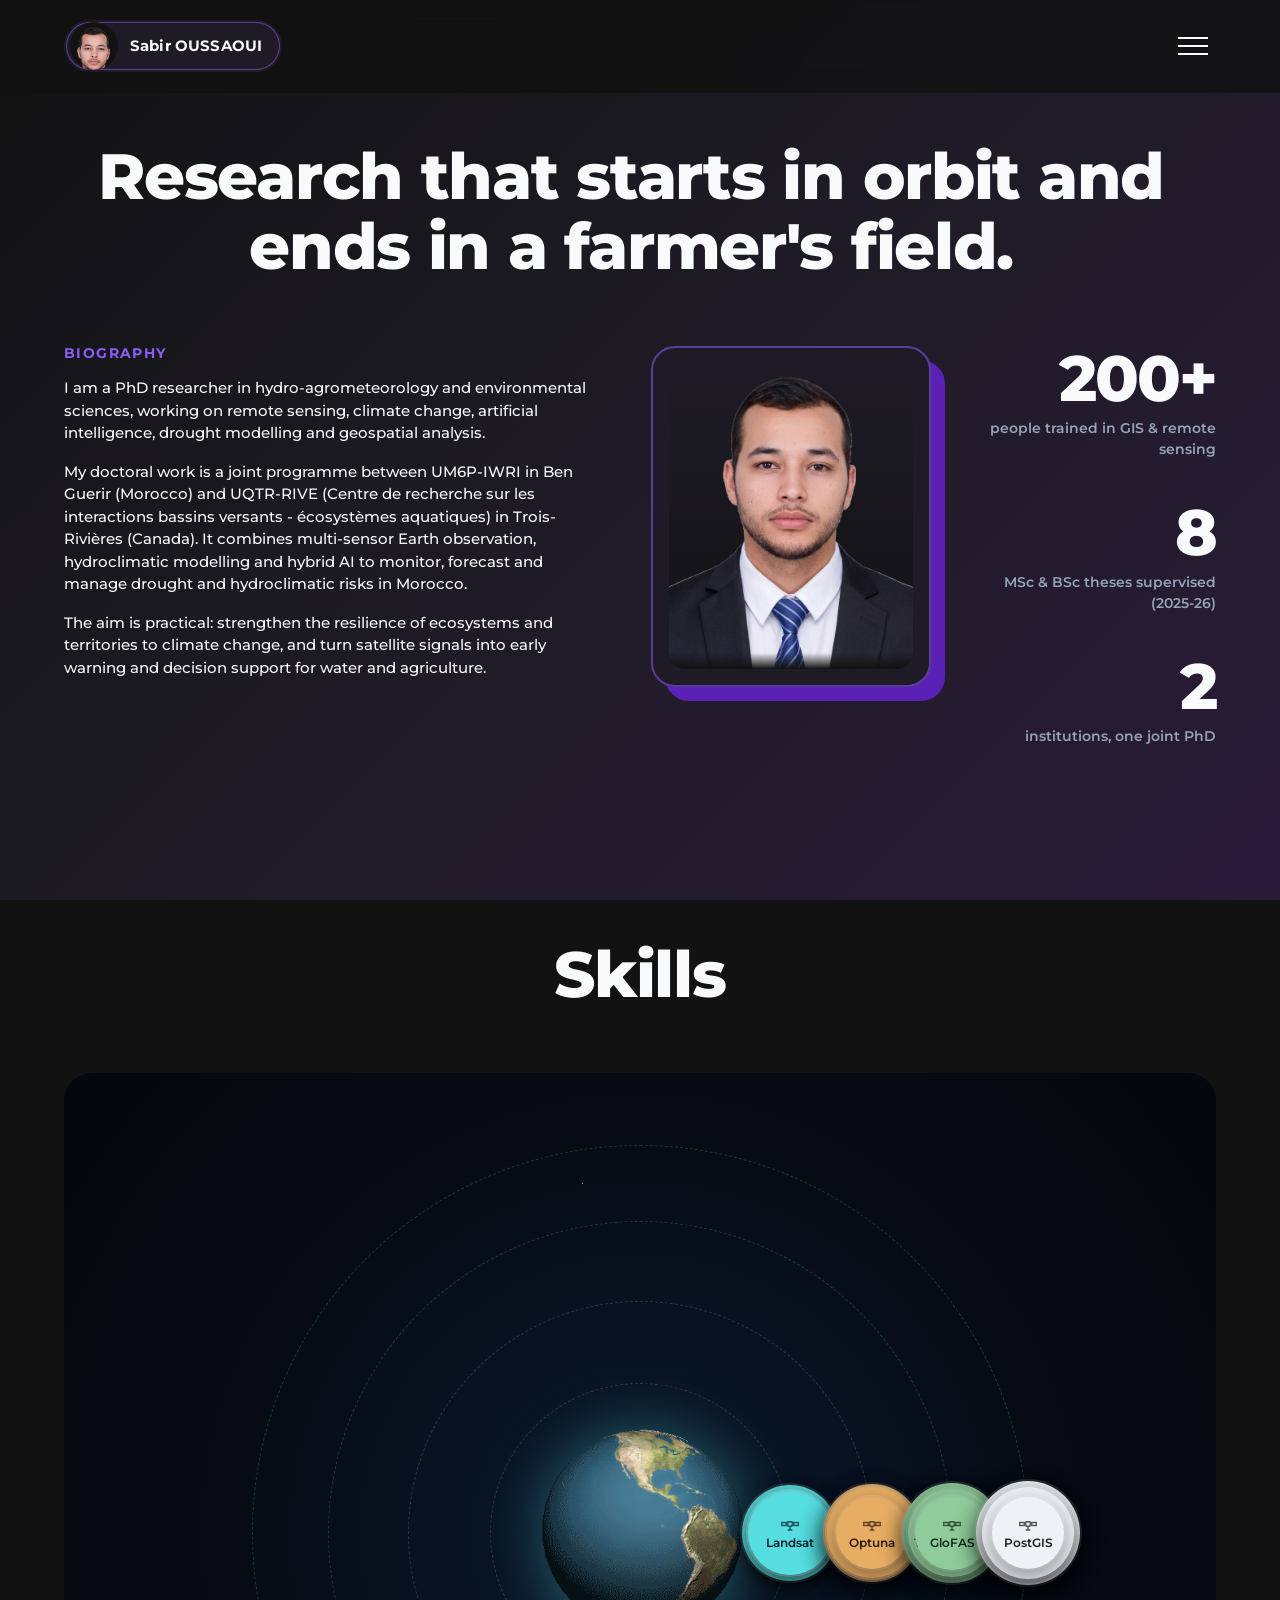
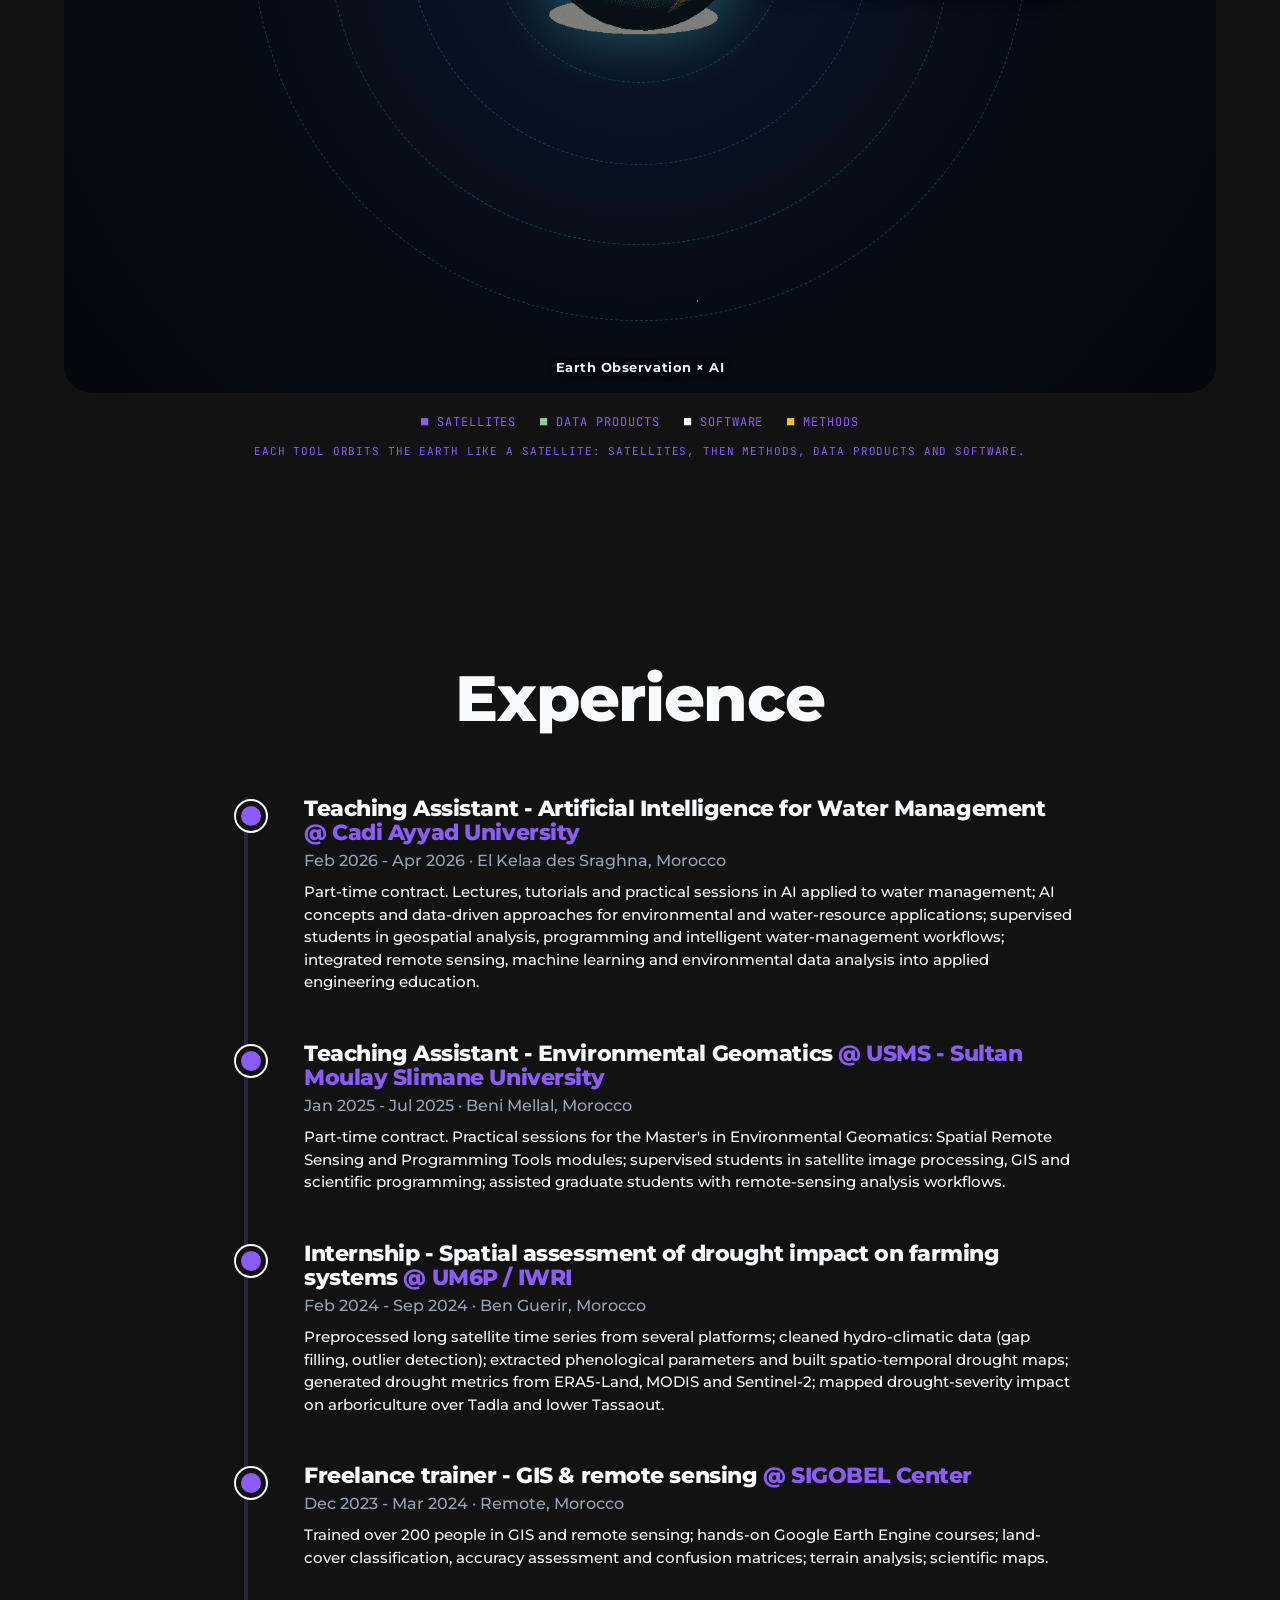
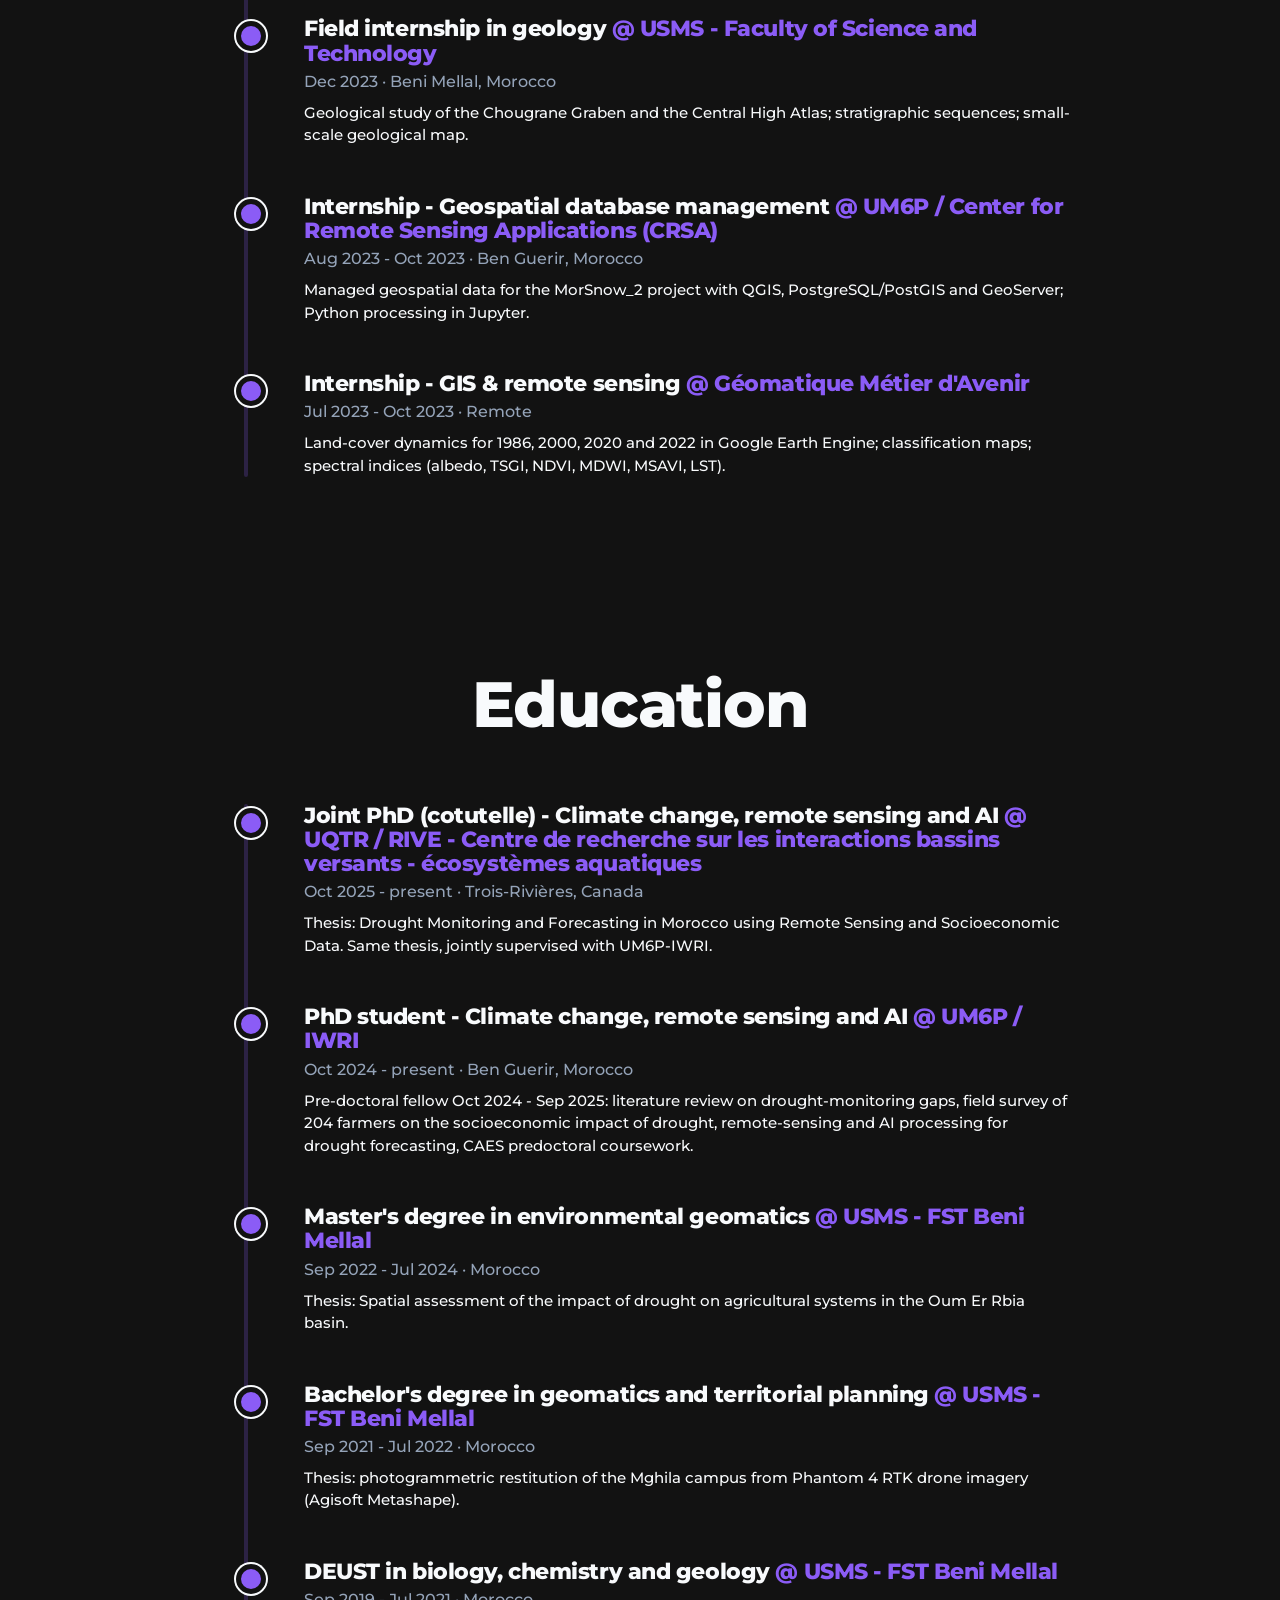
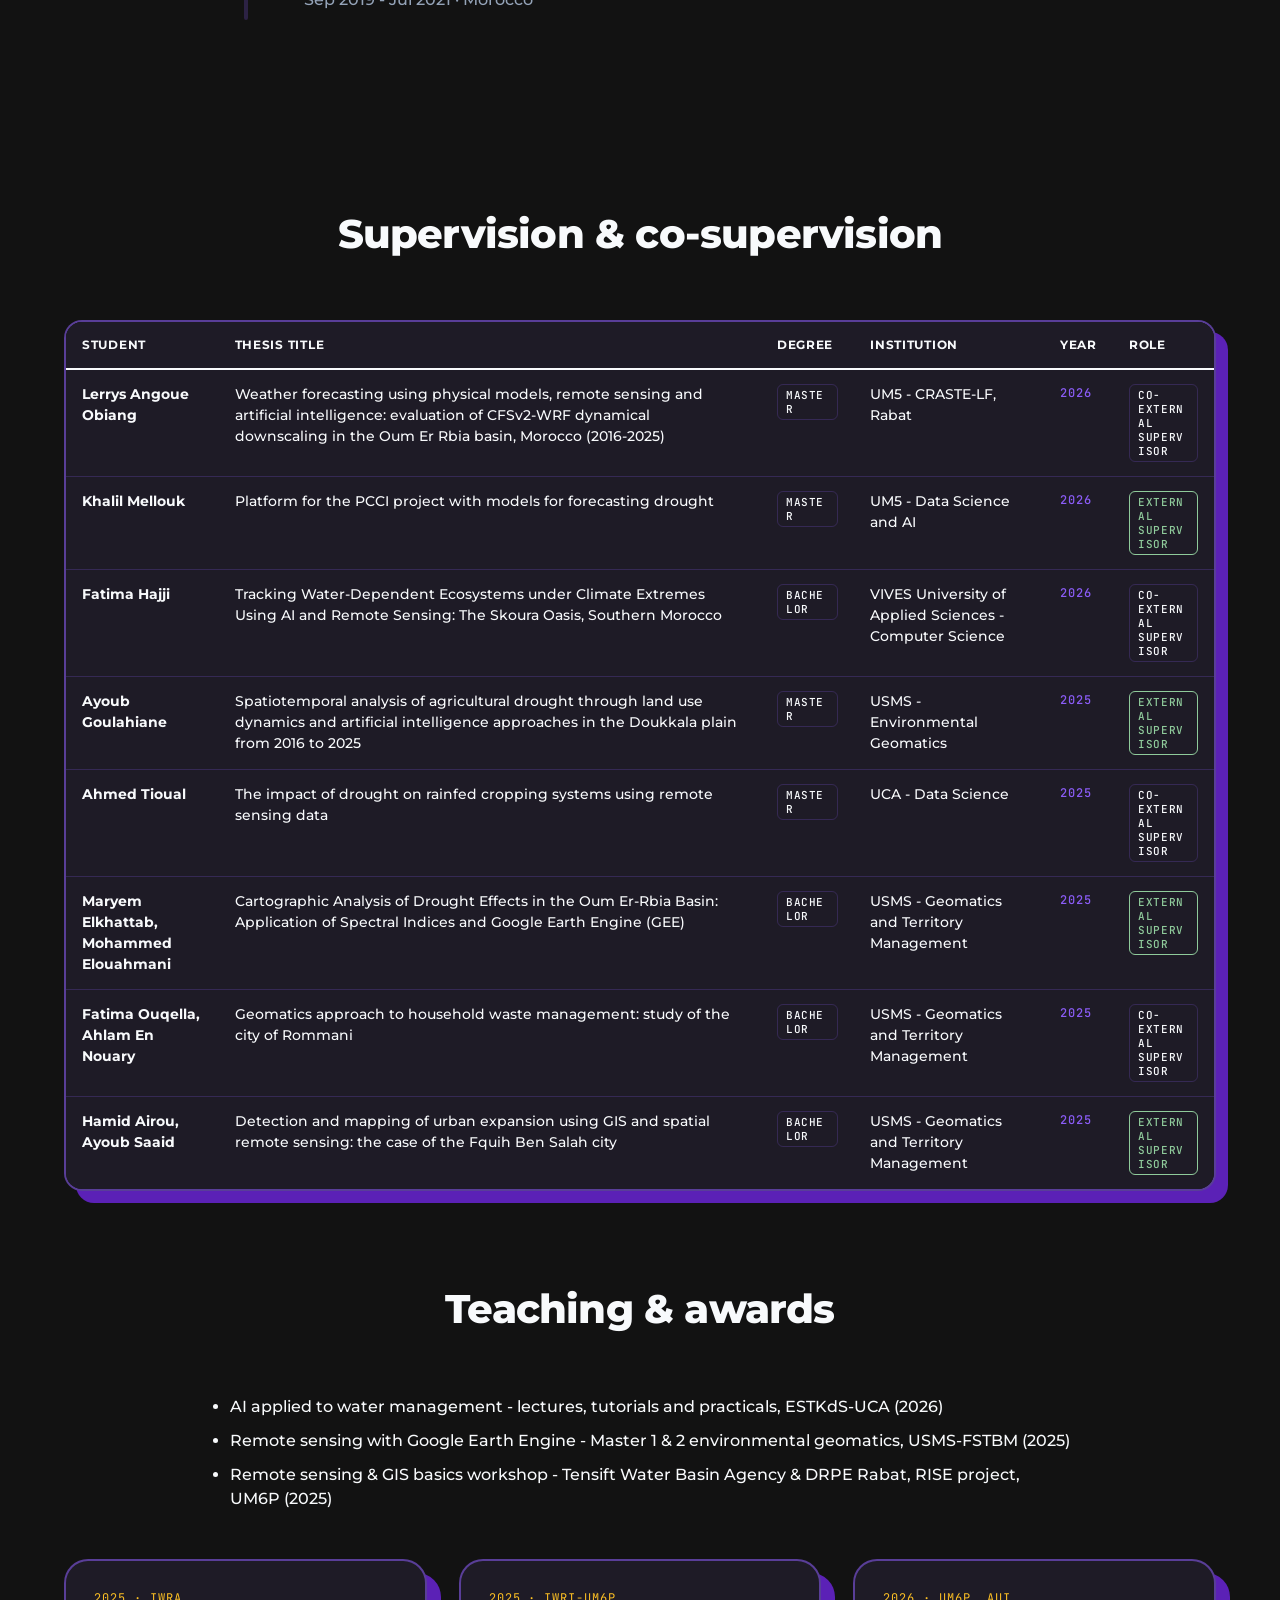
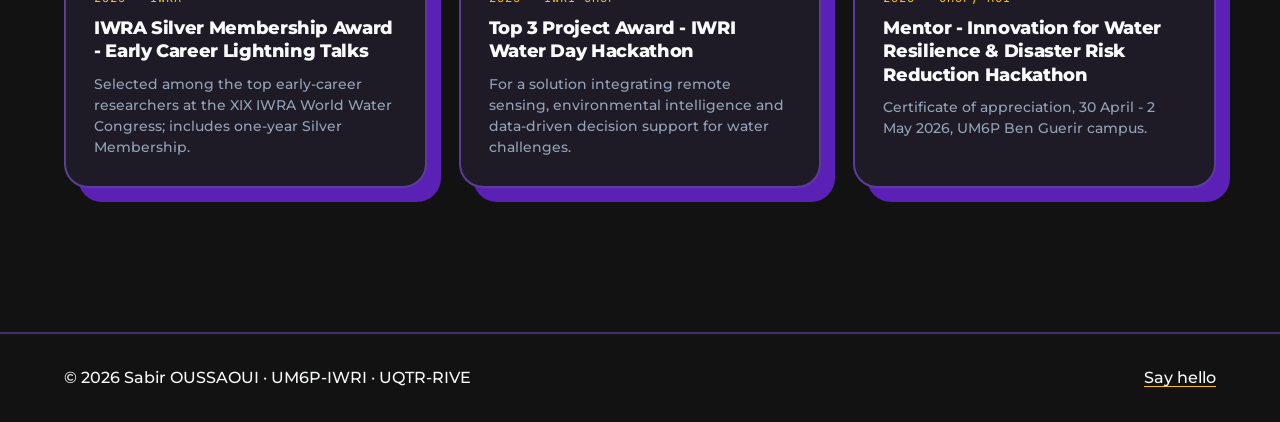
==== commit c799b155: "SEO: page descriptions, canonical and sharing tags, Person profile, sitemap and robots.txt Co-Author" ====
--- a/about.html
+++ b/about.html
@@ -4,8 +4,16 @@
 <meta charset="utf-8">
 <meta name="viewport" content="width=device-width, initial-scale=1">
 <title>About - Sabir Oussaoui</title>
+<meta name="description" content="About Sabir OUSSAOUI: joint PhD in remote sensing and AI for drought, skills, experience, education, student supervision and teaching.">
+<link rel="canonical" href="https://sabiroussaoui.me/about.html">
+<meta property="og:type" content="website">
+<meta property="og:title" content="About - Sabir Oussaoui">
+<meta property="og:description" content="About Sabir OUSSAOUI: joint PhD in remote sensing and AI for drought, skills, experience, education, student supervision and teaching.">
+<meta property="og:url" content="https://sabiroussaoui.me/about.html">
+<meta property="og:image" content="https://sabiroussaoui.me/images/profile/hero-iahr.jpg">
+<meta name="twitter:card" content="summary_large_image">
 <link rel="icon" href="images/favicon.svg" type="image/svg+xml">
-<link rel="stylesheet" href="css/style.css?v=202611021357">
+<link rel="stylesheet" href="css/style.css?v=202611021558">
 <script>try{if((localStorage.getItem("theme")||"dark")==="dark")document.documentElement.classList.add("dark")}catch(e){}</script>
 </head>
 <body data-page="about">
@@ -52,9 +60,9 @@
 </main>
 
 <footer id="footer"></footer>
-<script src="js/data.js?v=202611021357"></script>
-<script src="js/main.js?v=202611021357"></script>
-<script src="js/splash-cursor.js?v=202611021357"></script>
-<script src="js/intro.js?v=202611021357"></script>
+<script src="js/data.js?v=202611021558"></script>
+<script src="js/main.js?v=202611021558"></script>
+<script src="js/splash-cursor.js?v=202611021558"></script>
+<script src="js/intro.js?v=202611021558"></script>
 </body>
 </html>
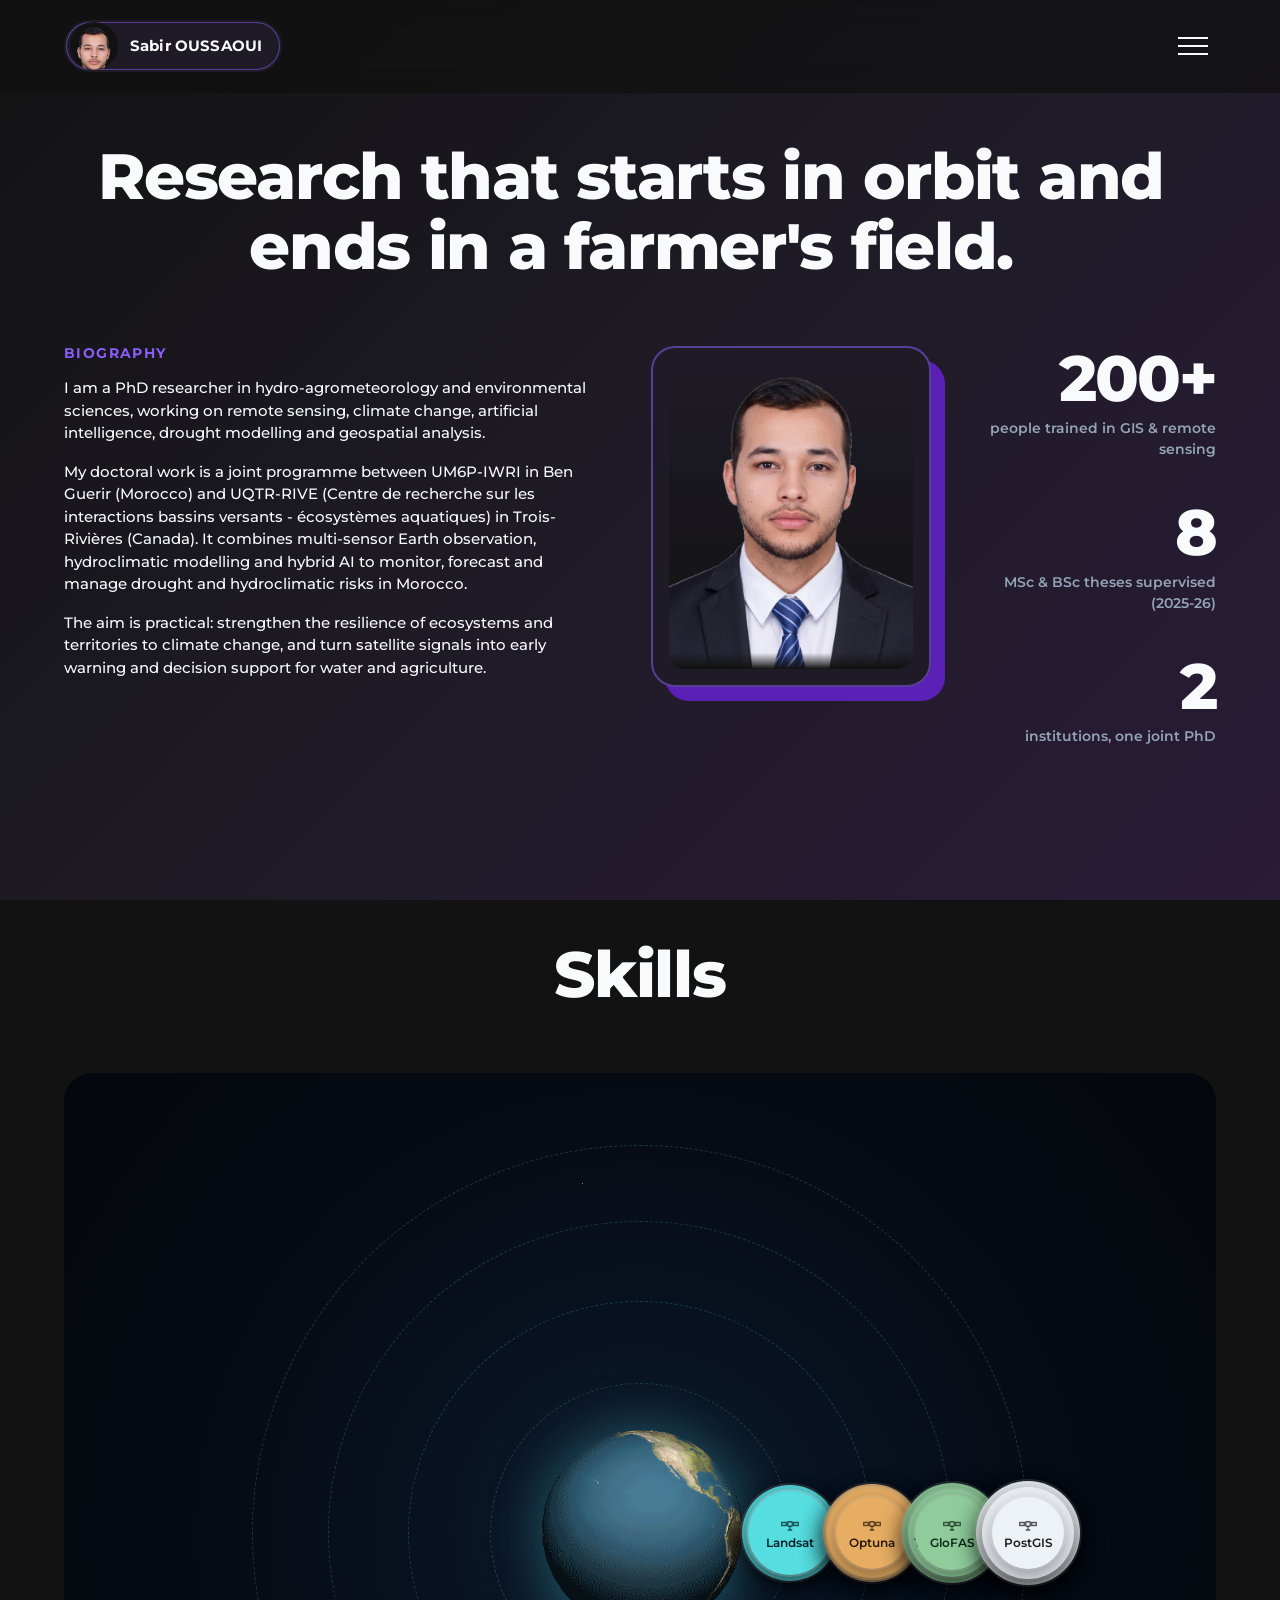
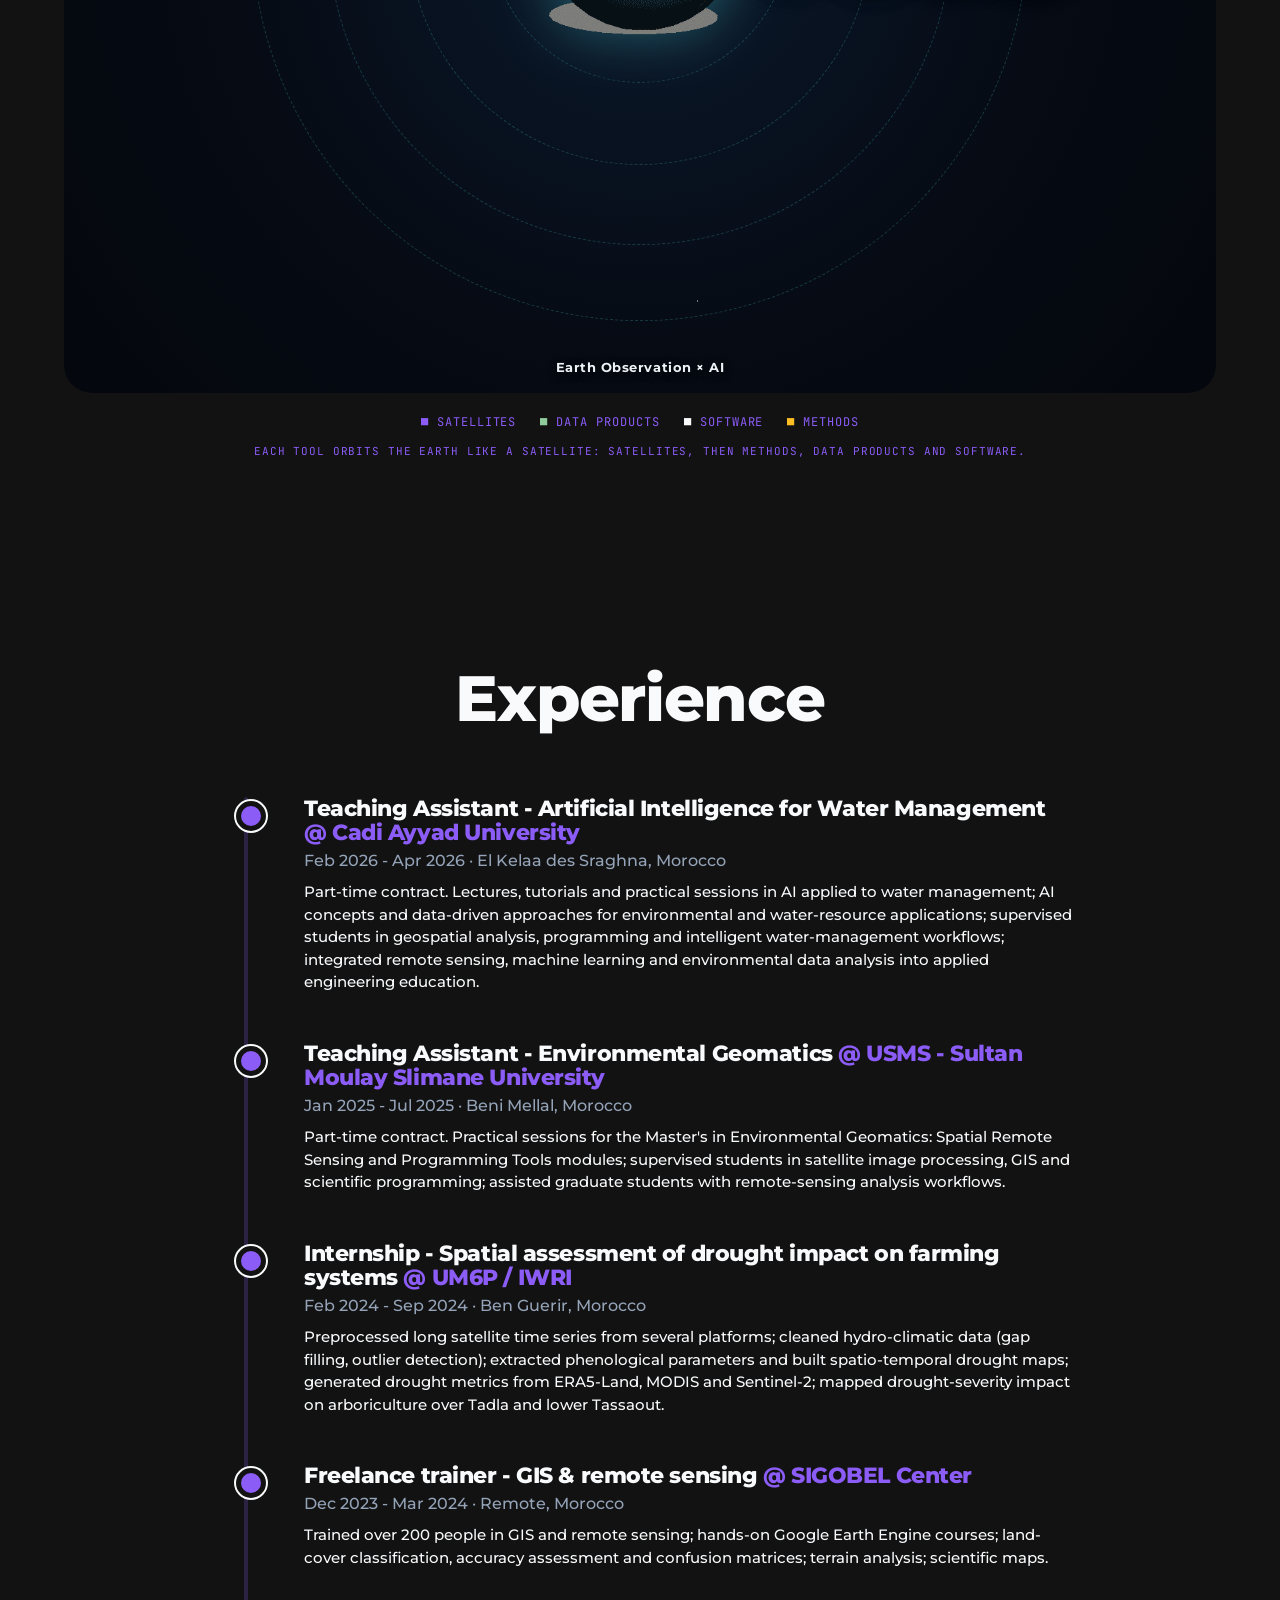
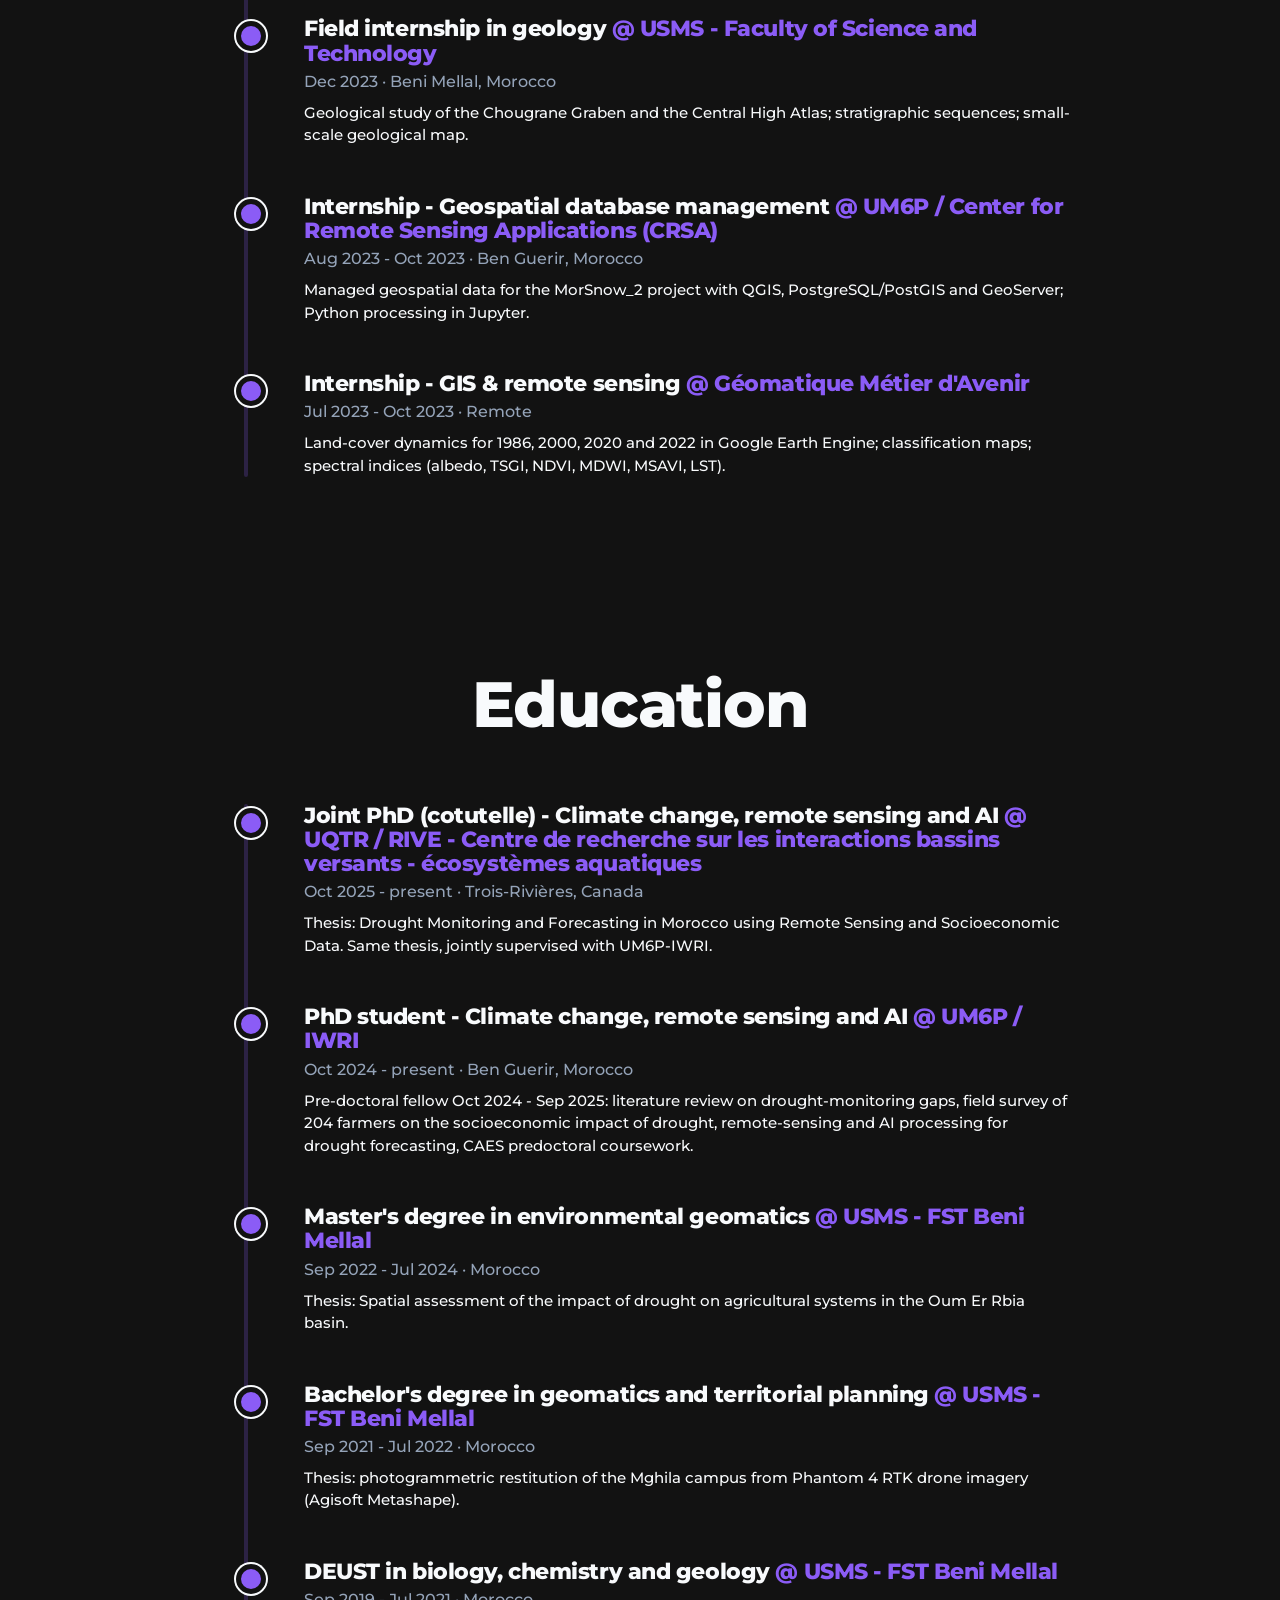
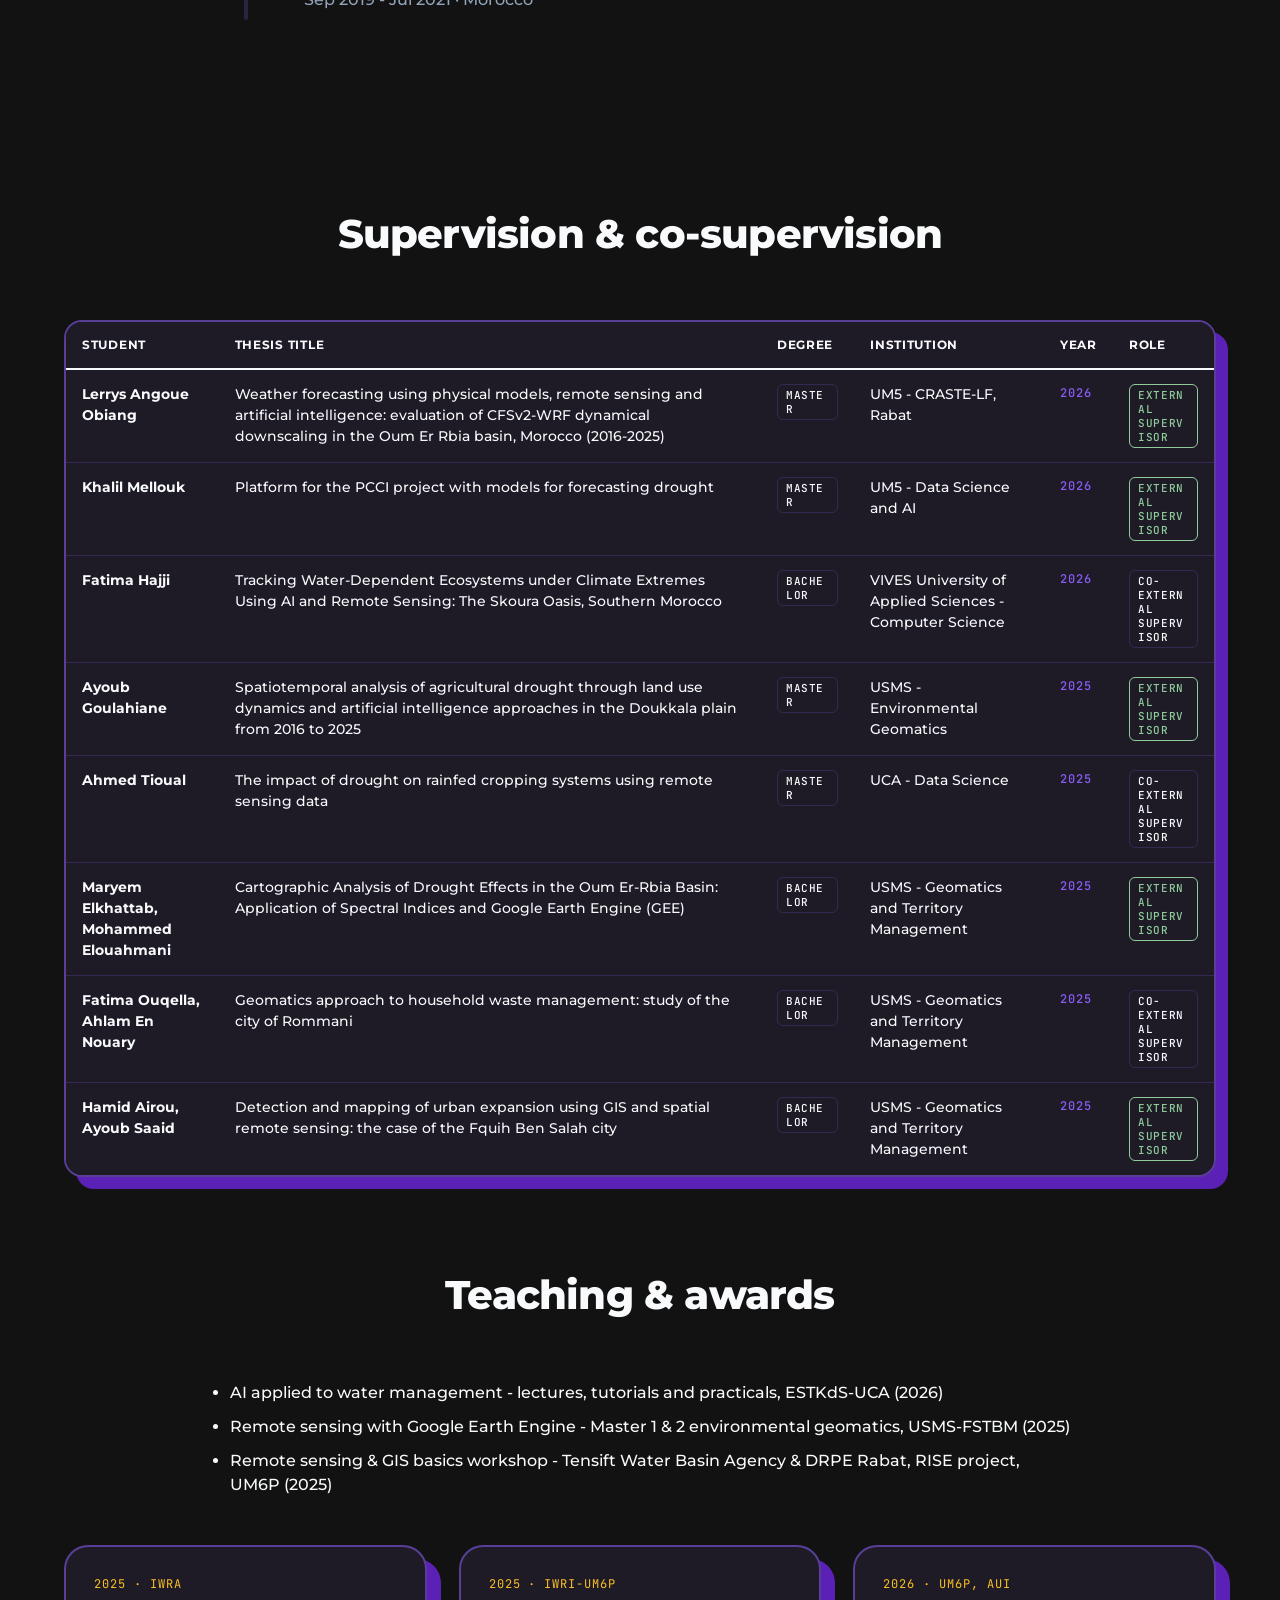
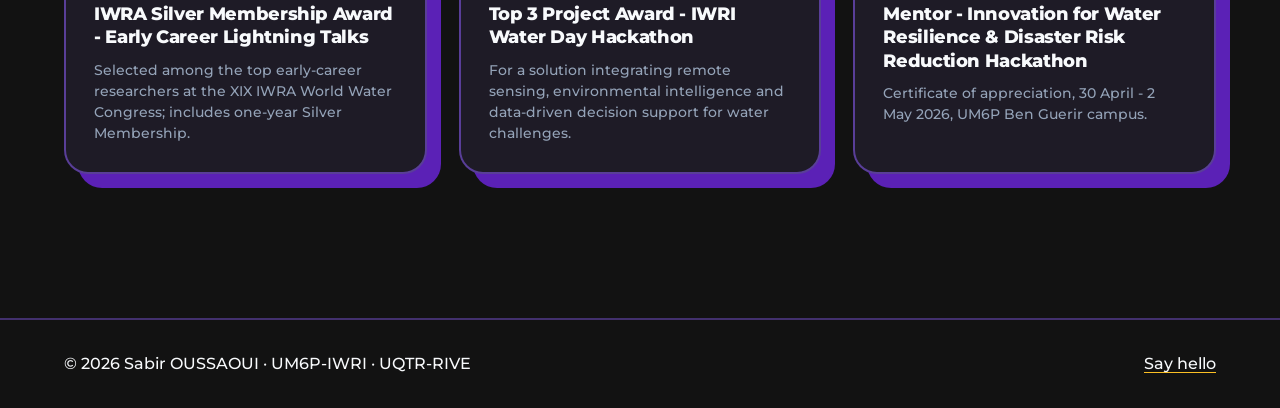
==== commit cd8d465b: "Supervision: Lerrys Angoue Obiang, external supervisor Co-Authored-By: Claude Opus 5.5 <noreply@anth" ====
--- a/about.html
+++ b/about.html
@@ -12,8 +12,11 @@
 <meta property="og:url" content="https://sabiroussaoui.me/about.html">
 <meta property="og:image" content="https://sabiroussaoui.me/images/profile/hero-iahr.jpg">
 <meta name="twitter:card" content="summary_large_image">
-<link rel="icon" href="images/favicon.svg" type="image/svg+xml">
-<link rel="stylesheet" href="css/style.css?v=202611021558">
+<link rel="icon" href="/favicon.ico" sizes="48x48">
+<link rel="icon" href="/images/logo-192.png" type="image/png" sizes="192x192">
+<link rel="apple-touch-icon" href="/images/apple-touch-icon.png">
+<meta property="og:site_name" content="Sabir OUSSAOUI">
+<link rel="stylesheet" href="css/style.css?v=202611102043">
 <script>try{if((localStorage.getItem("theme")||"dark")==="dark")document.documentElement.classList.add("dark")}catch(e){}</script>
 </head>
 <body data-page="about">
@@ -60,9 +63,9 @@
 </main>
 
 <footer id="footer"></footer>
-<script src="js/data.js?v=202611021558"></script>
-<script src="js/main.js?v=202611021558"></script>
-<script src="js/splash-cursor.js?v=202611021558"></script>
-<script src="js/intro.js?v=202611021558"></script>
+<script src="js/data.js?v=202611102043"></script>
+<script src="js/main.js?v=202611102043"></script>
+<script src="js/splash-cursor.js?v=202611102043"></script>
+<script src="js/intro.js?v=202611102043"></script>
 </body>
 </html>
--- a/css/style.css
+++ b/css/style.css
@@ -425,3 +425,4 @@
 .ct-mailto{display:inline-block;margin-left:6px;font-weight:700;color:var(--gold)!important;text-decoration:underline}
 html:not(.dark) .ct-mailto{color:#5B21B6!important}
 
+.cv-req{display:inline-flex;align-items:center;gap:8px}.cv-req svg{width:18px;height:18px;flex:none}
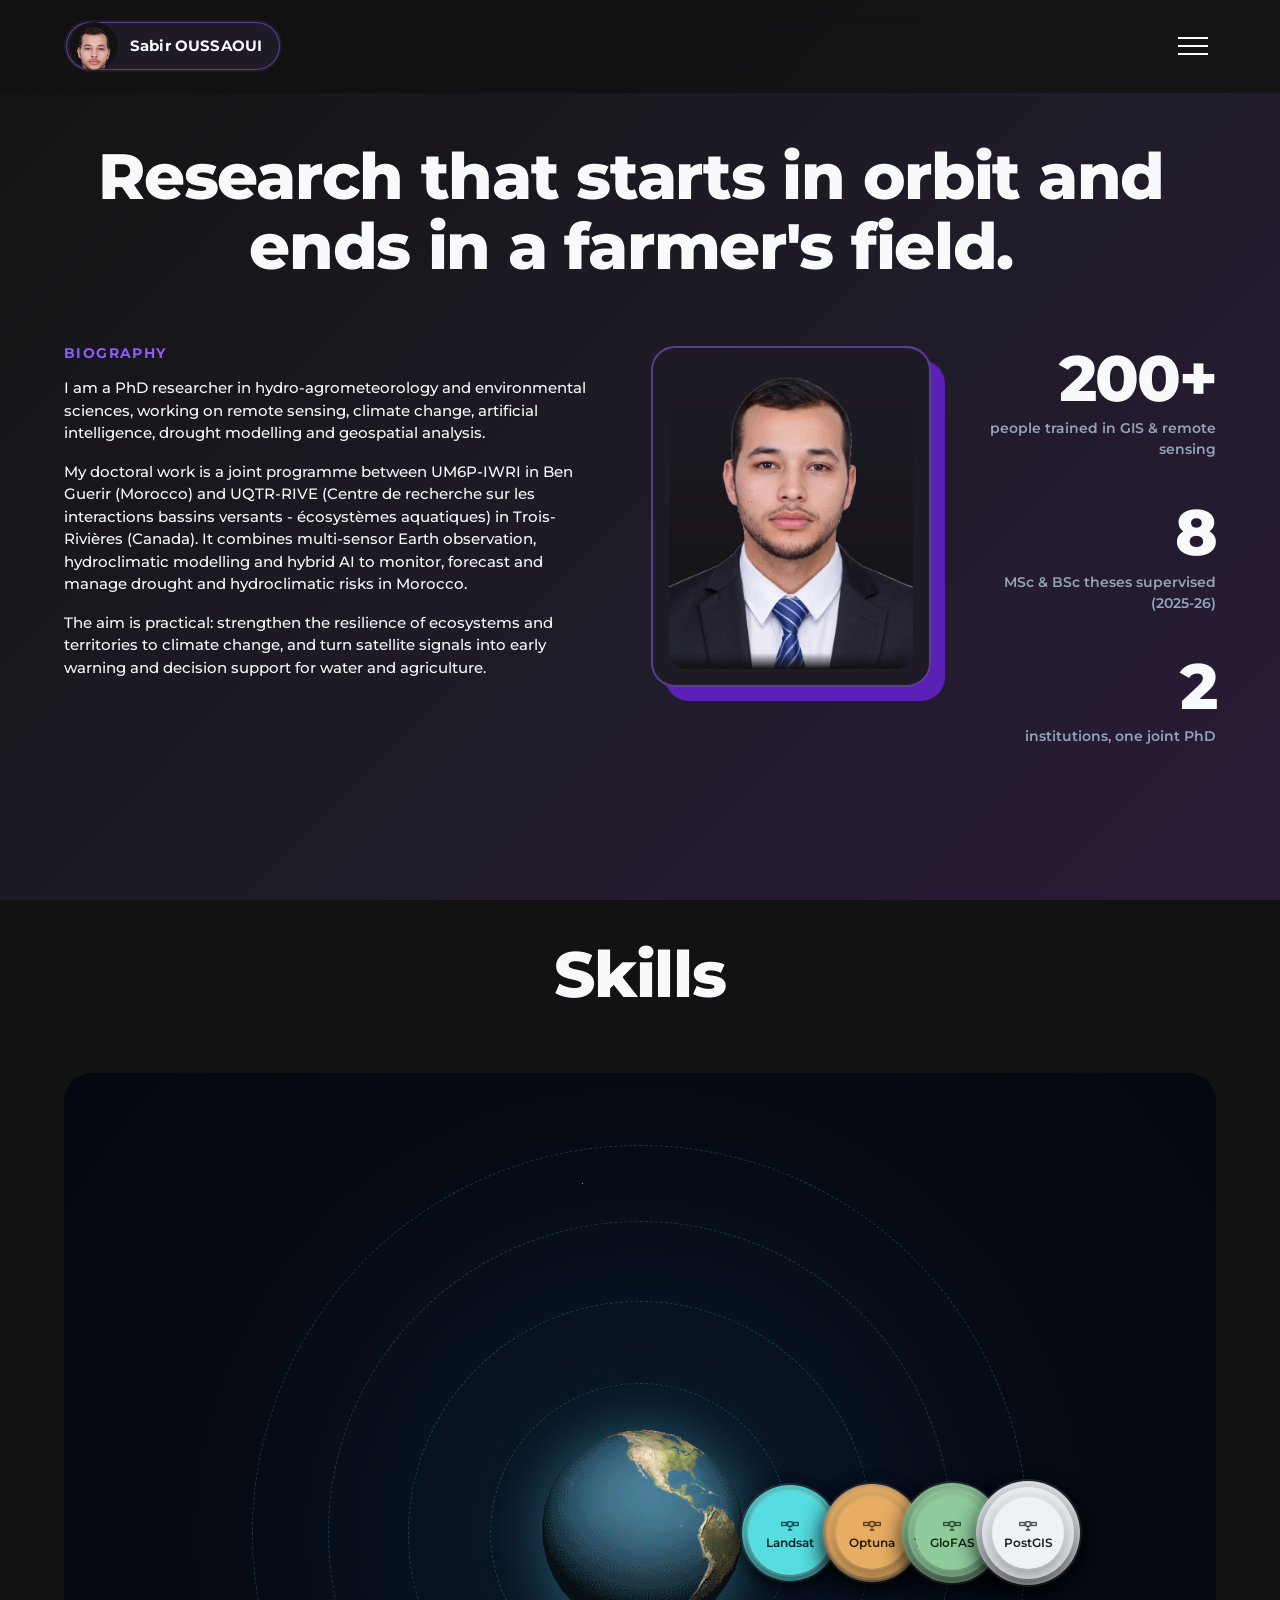
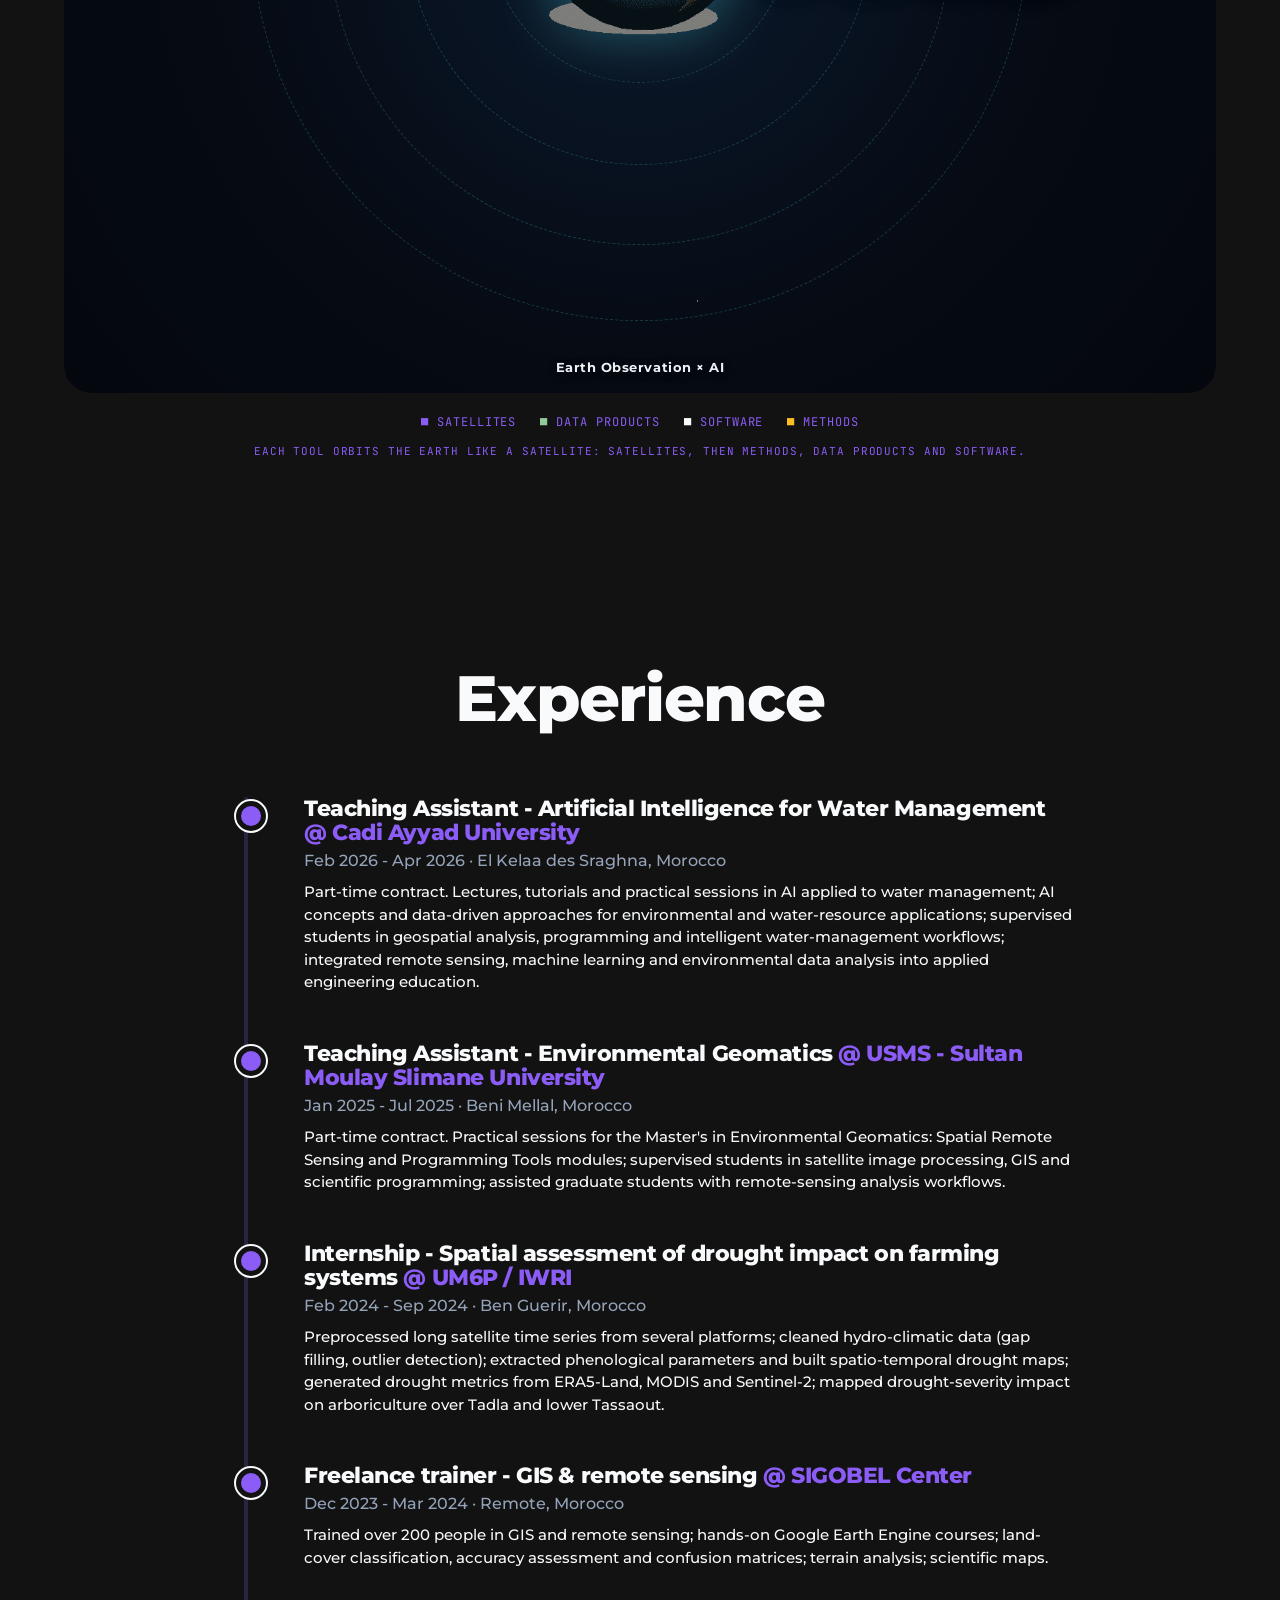
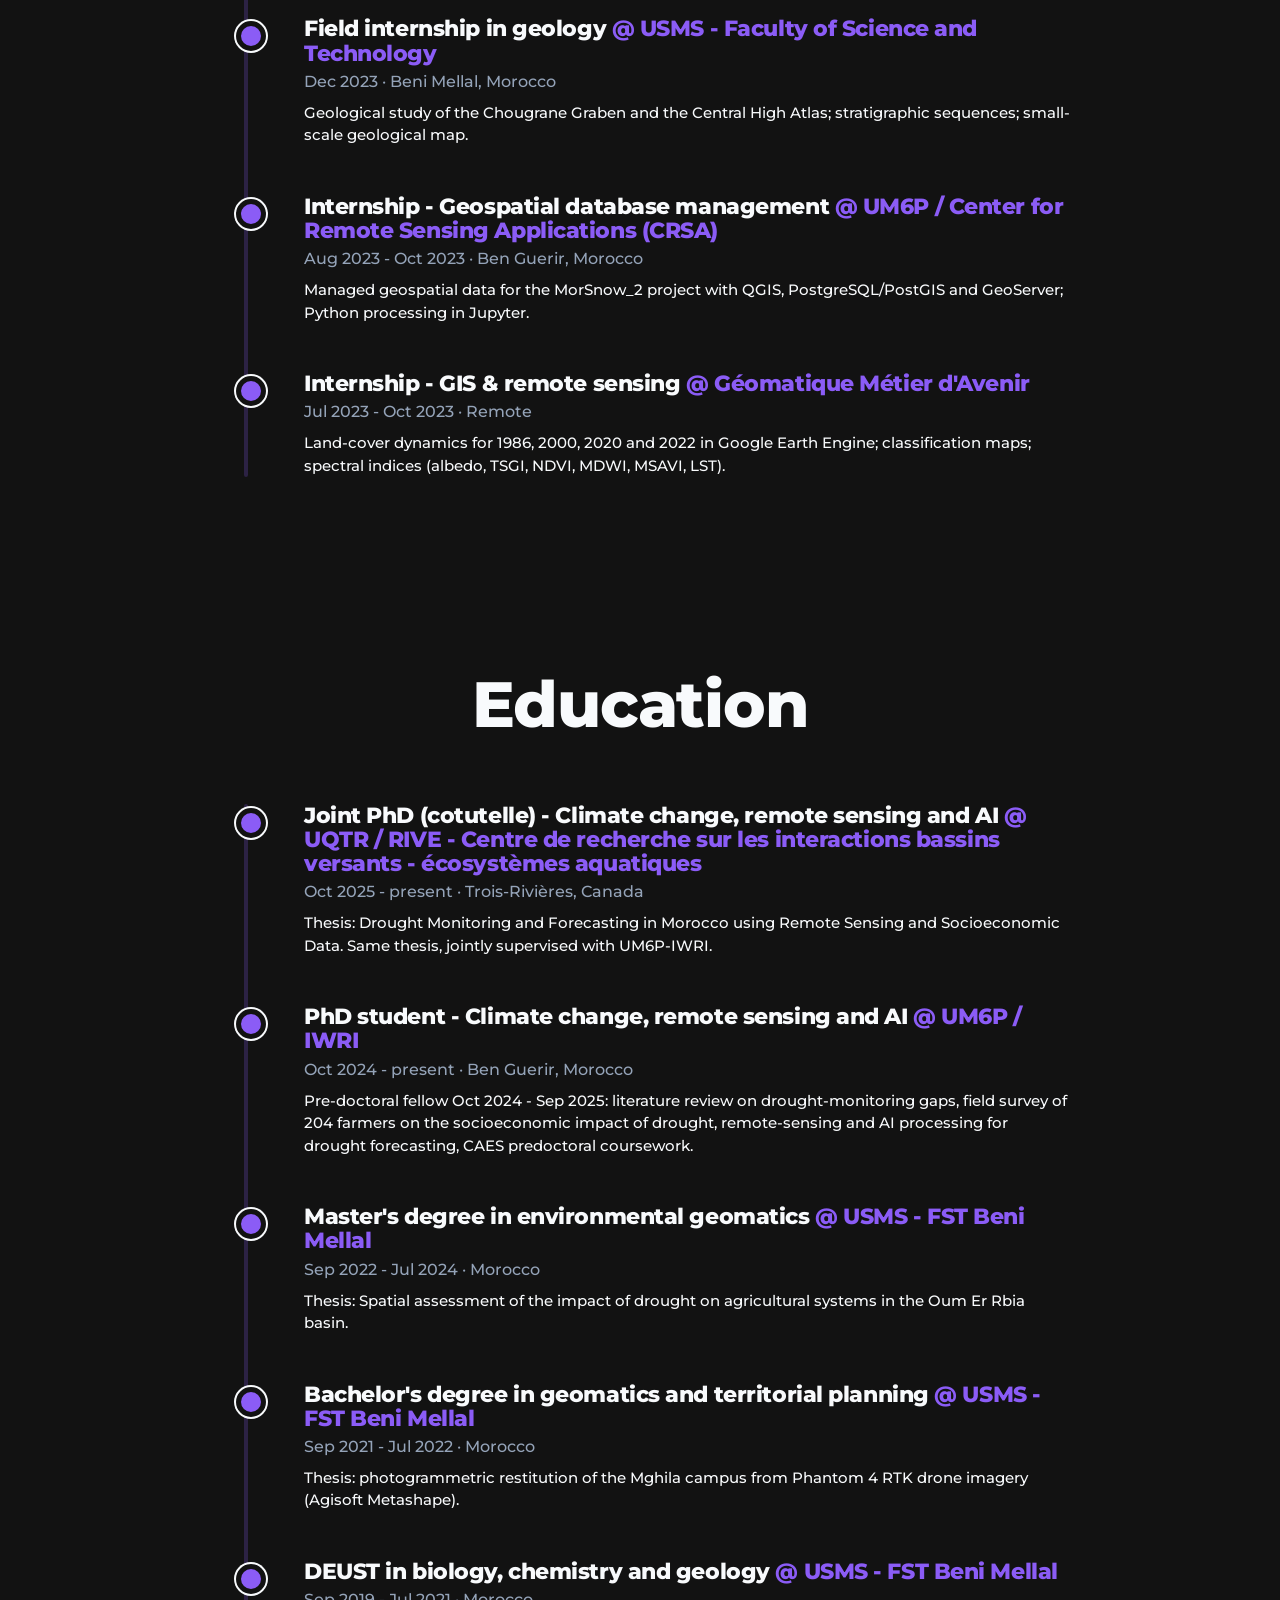
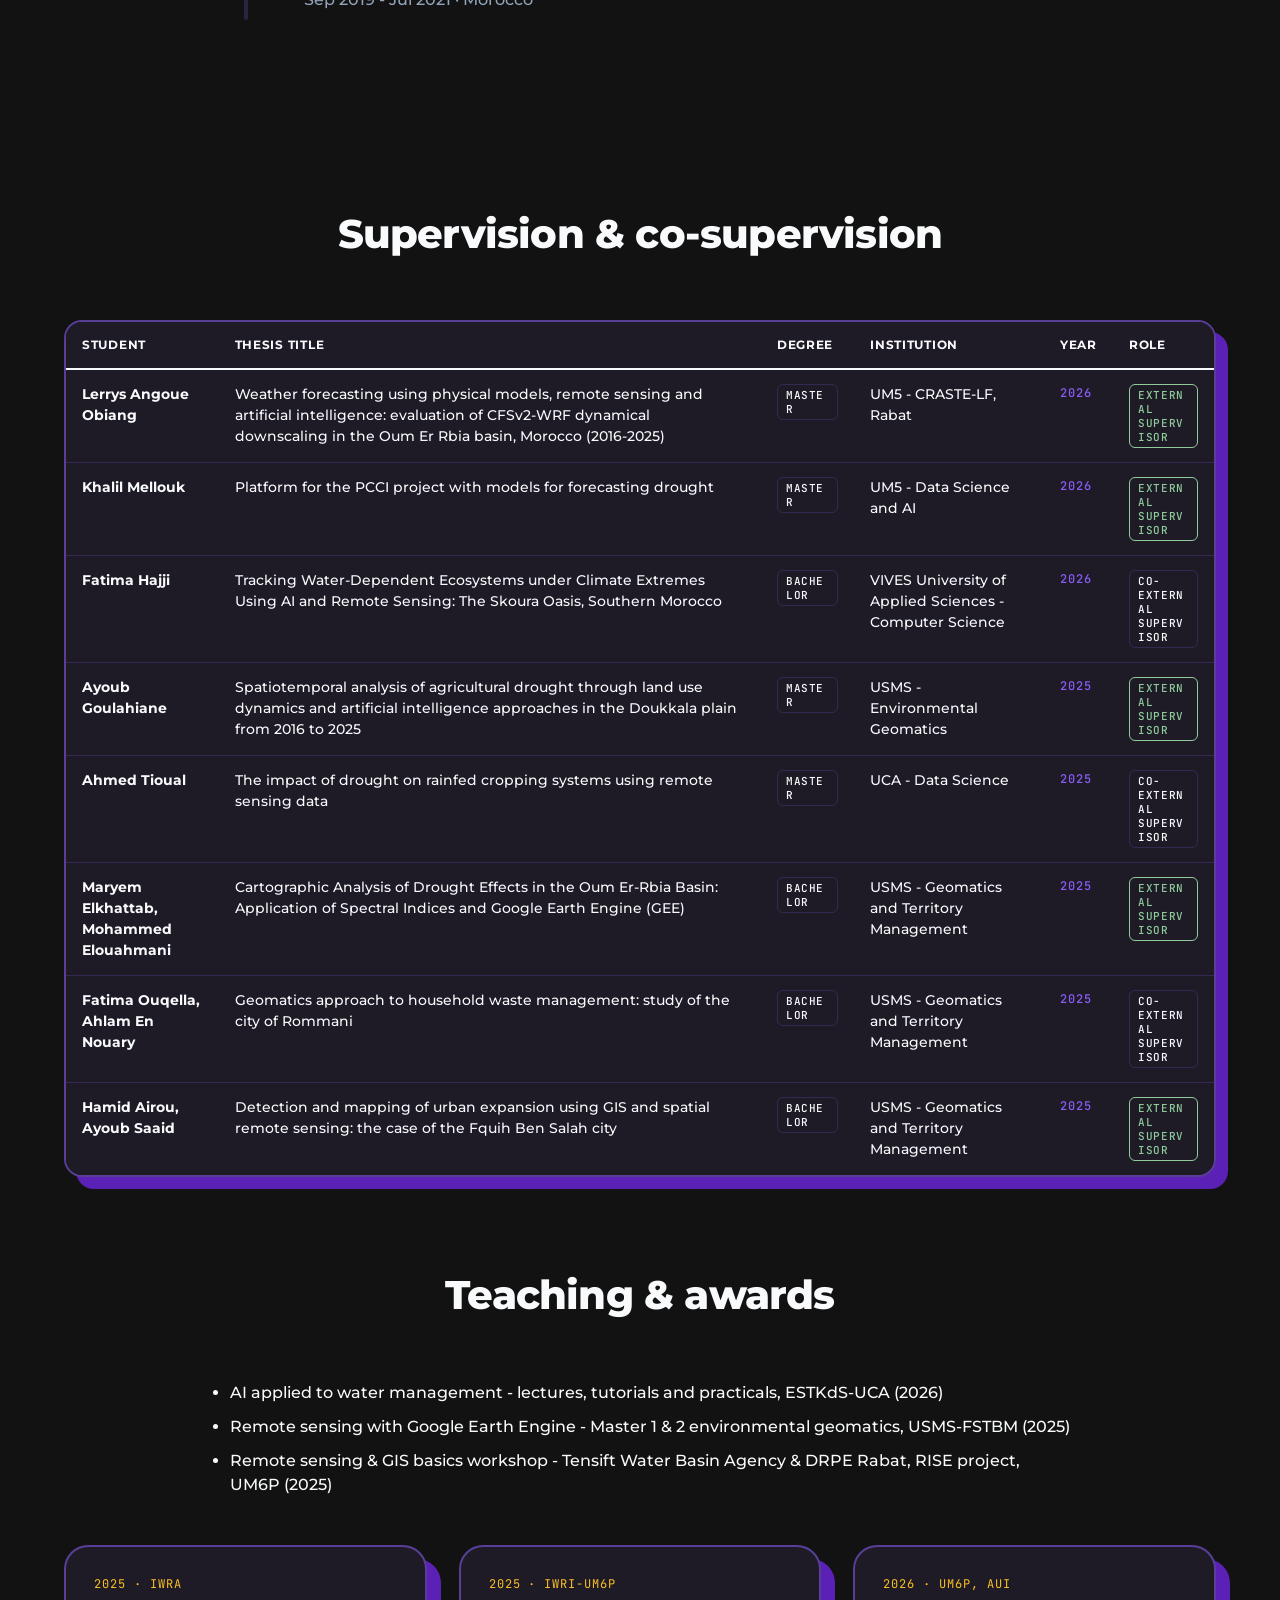
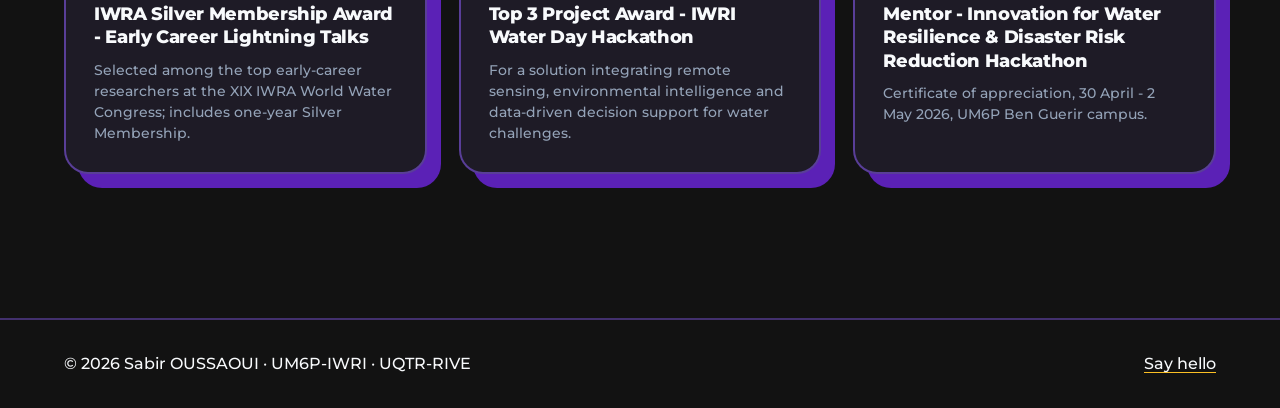
==== commit 708bdc6f: "Supervision: French thesis titles Co-Authored-By: Claude Opus 5.5 <noreply@anthropic.com> Claude-Ses" ====
--- a/about.html
+++ b/about.html
@@ -16,7 +16,7 @@
 <link rel="icon" href="/images/logo-192.png" type="image/png" sizes="192x192">
 <link rel="apple-touch-icon" href="/images/apple-touch-icon.png">
 <meta property="og:site_name" content="Sabir OUSSAOUI">
-<link rel="stylesheet" href="css/style.css?v=202611102043">
+<link rel="stylesheet" href="css/style.css?v=202611102044">
 <script>try{if((localStorage.getItem("theme")||"dark")==="dark")document.documentElement.classList.add("dark")}catch(e){}</script>
 </head>
 <body data-page="about">
@@ -63,9 +63,9 @@
 </main>
 
 <footer id="footer"></footer>
-<script src="js/data.js?v=202611102043"></script>
-<script src="js/main.js?v=202611102043"></script>
-<script src="js/splash-cursor.js?v=202611102043"></script>
-<script src="js/intro.js?v=202611102043"></script>
+<script src="js/data.js?v=202611102044"></script>
+<script src="js/main.js?v=202611102044"></script>
+<script src="js/splash-cursor.js?v=202611102044"></script>
+<script src="js/intro.js?v=202611102044"></script>
 </body>
 </html>
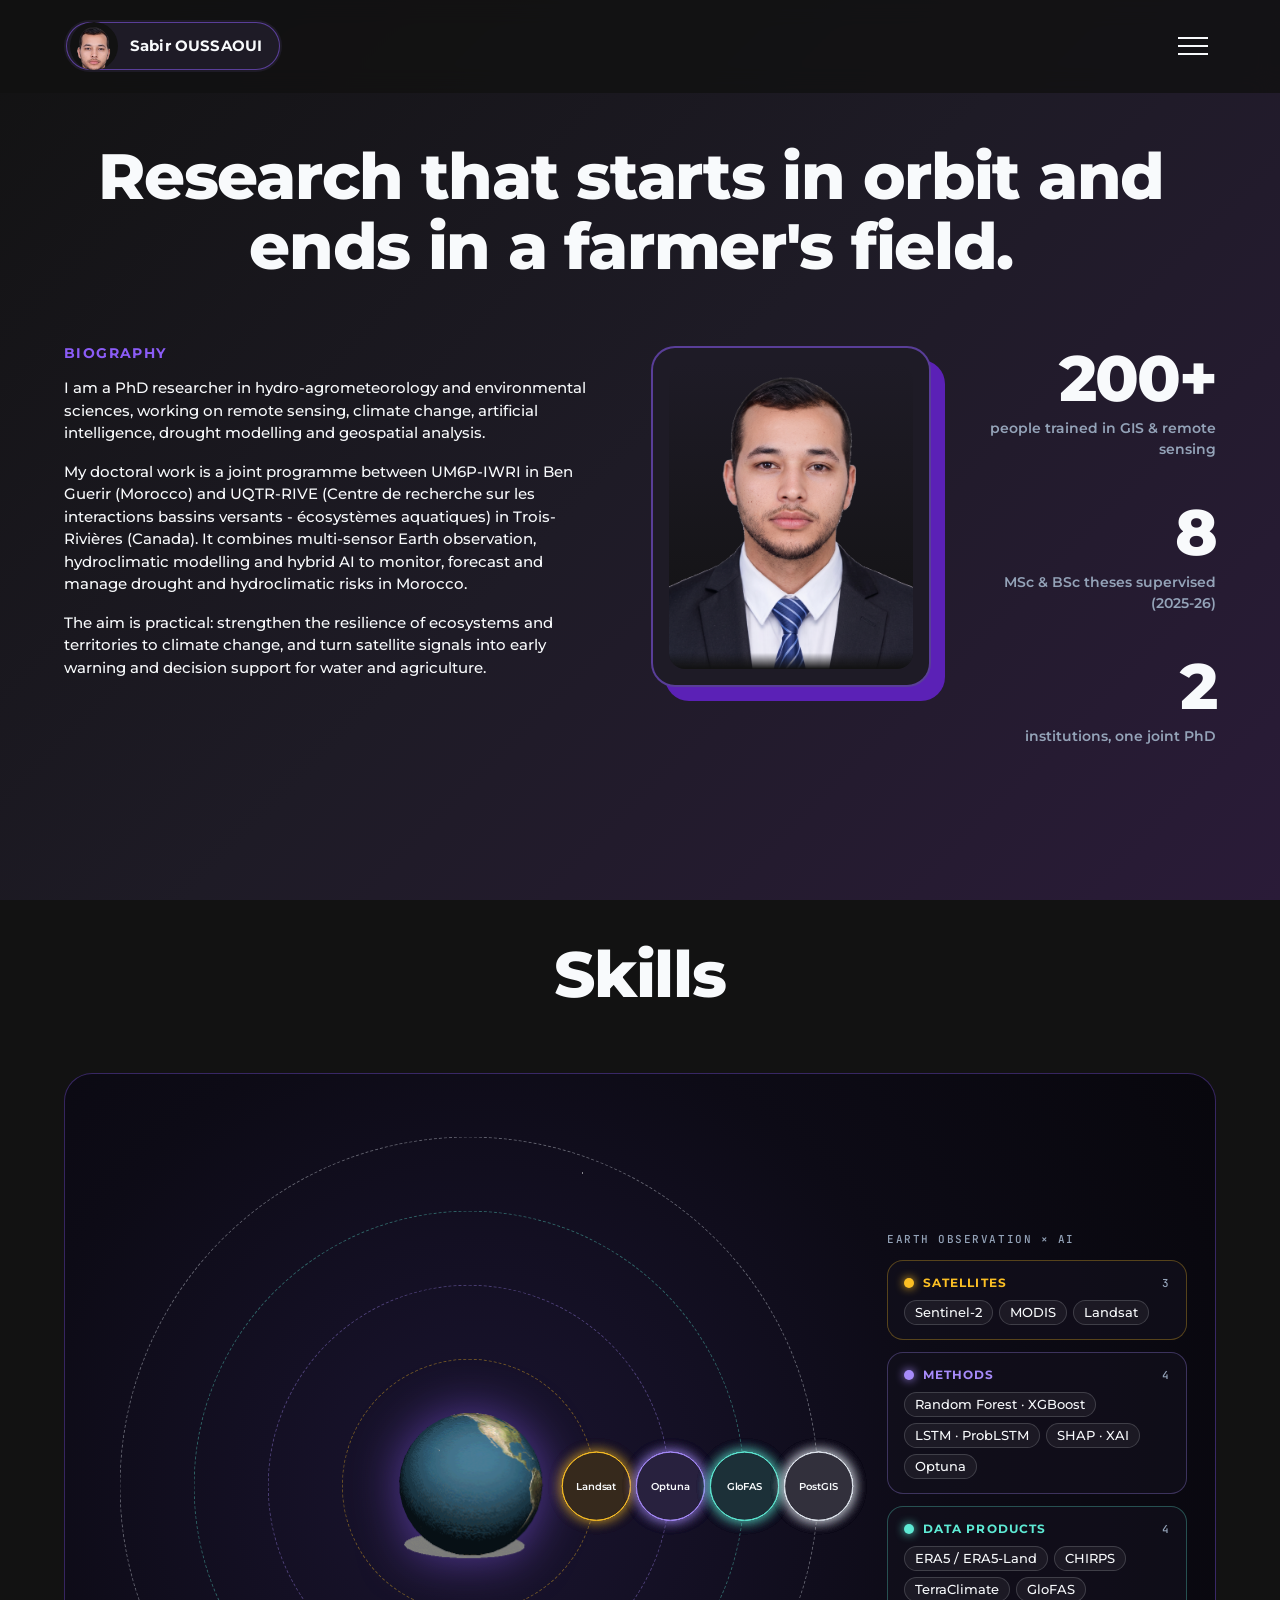
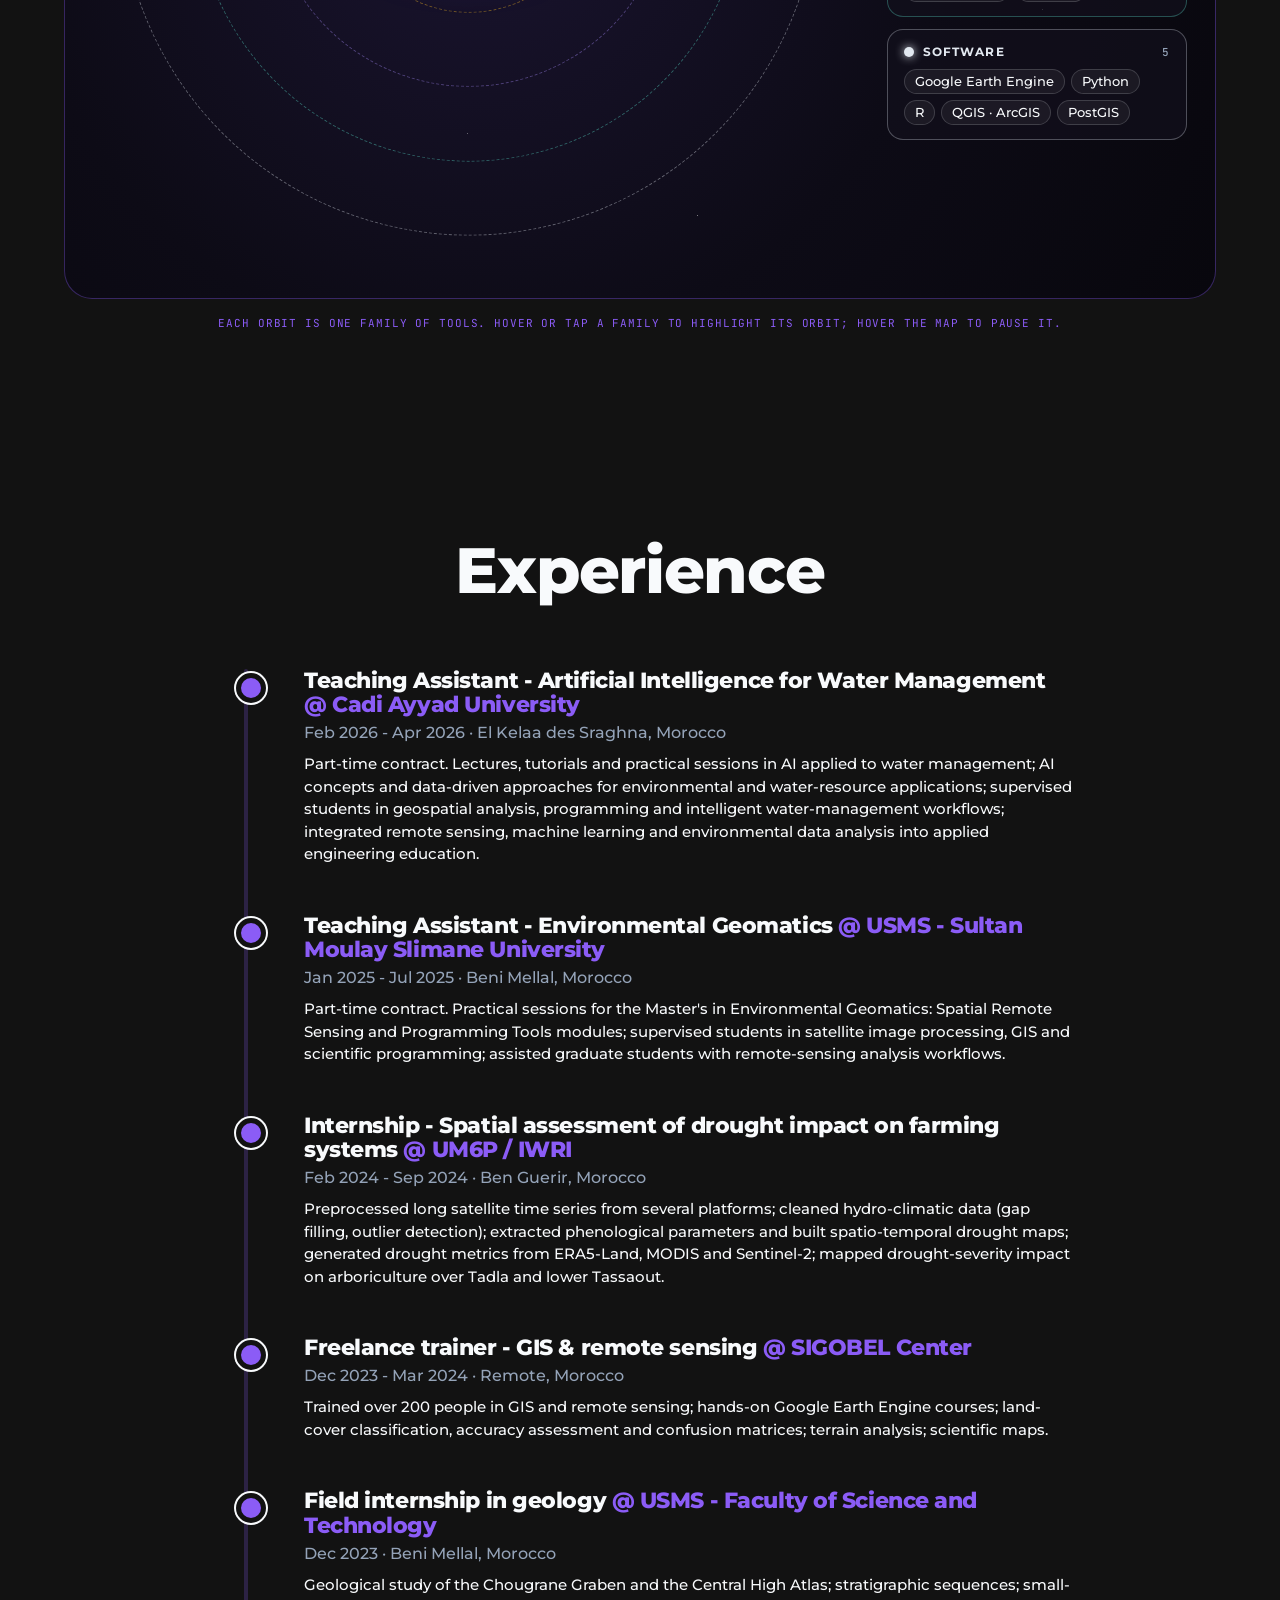
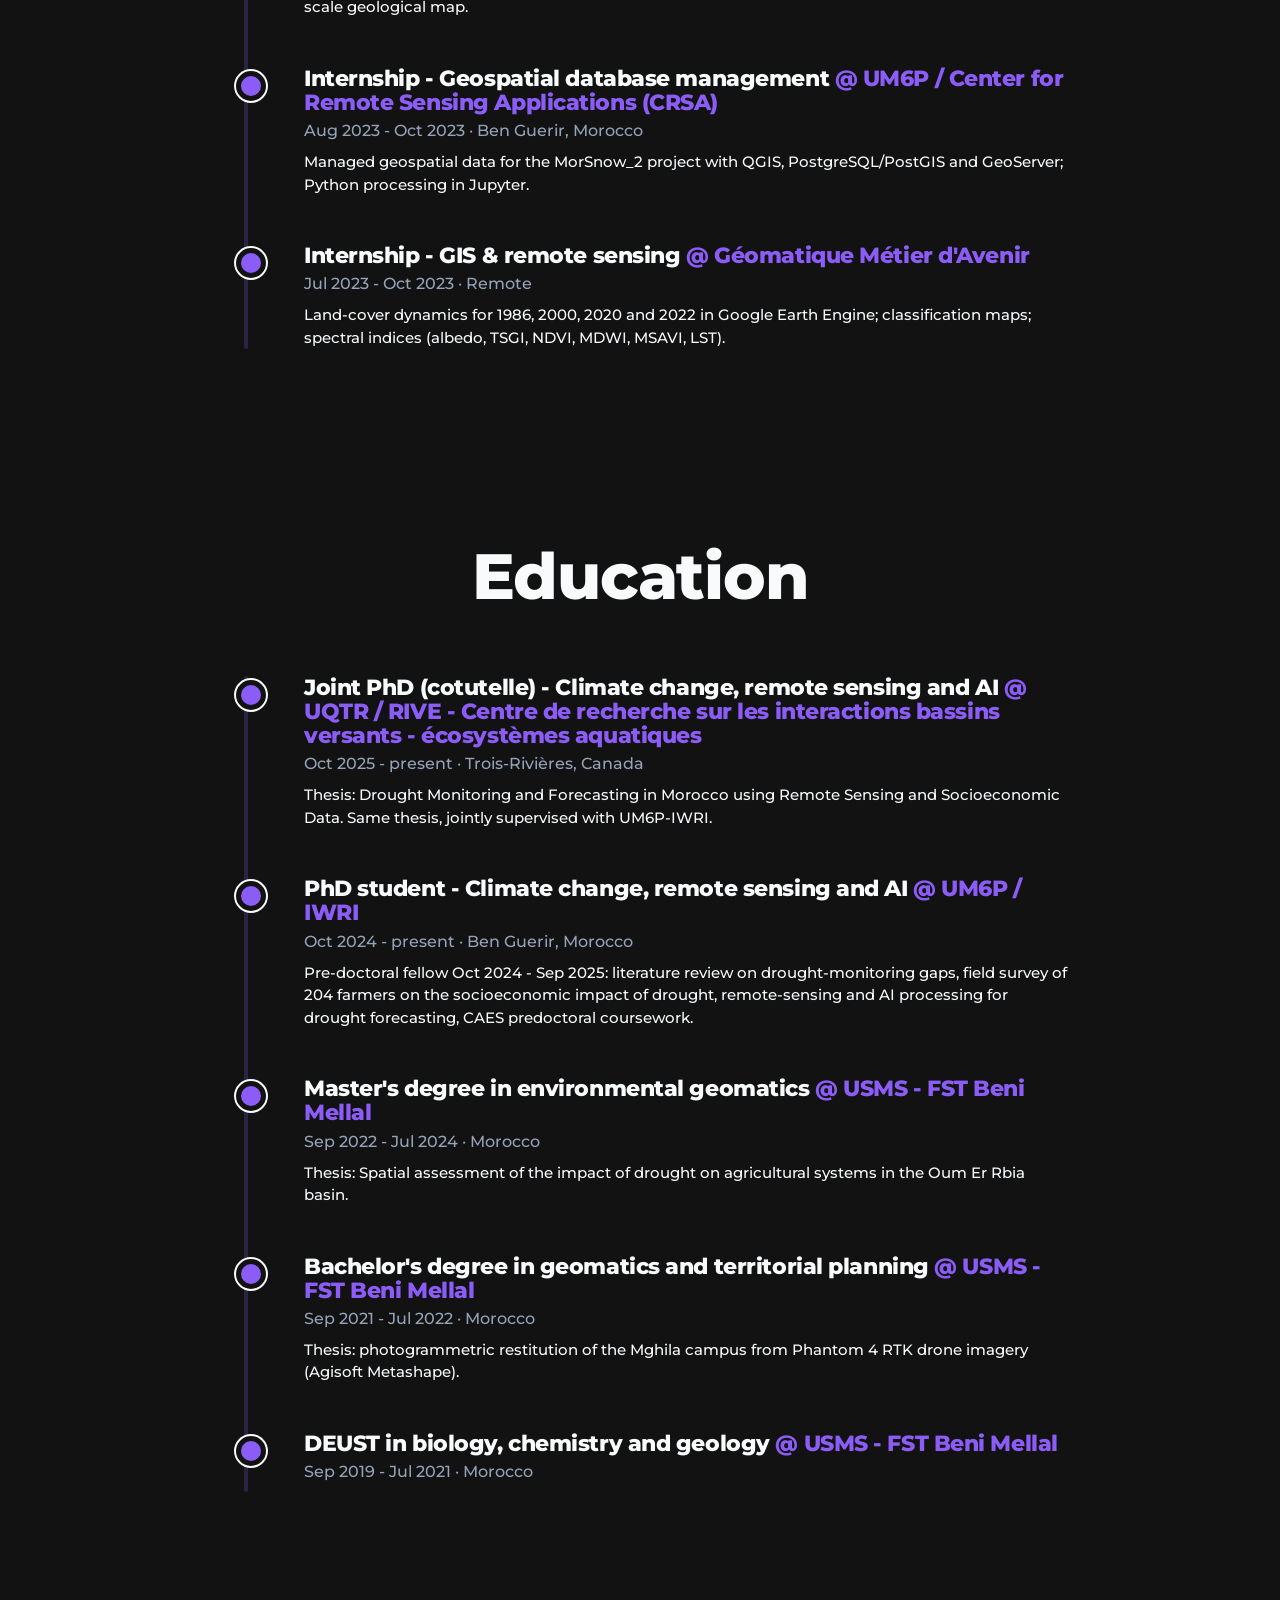
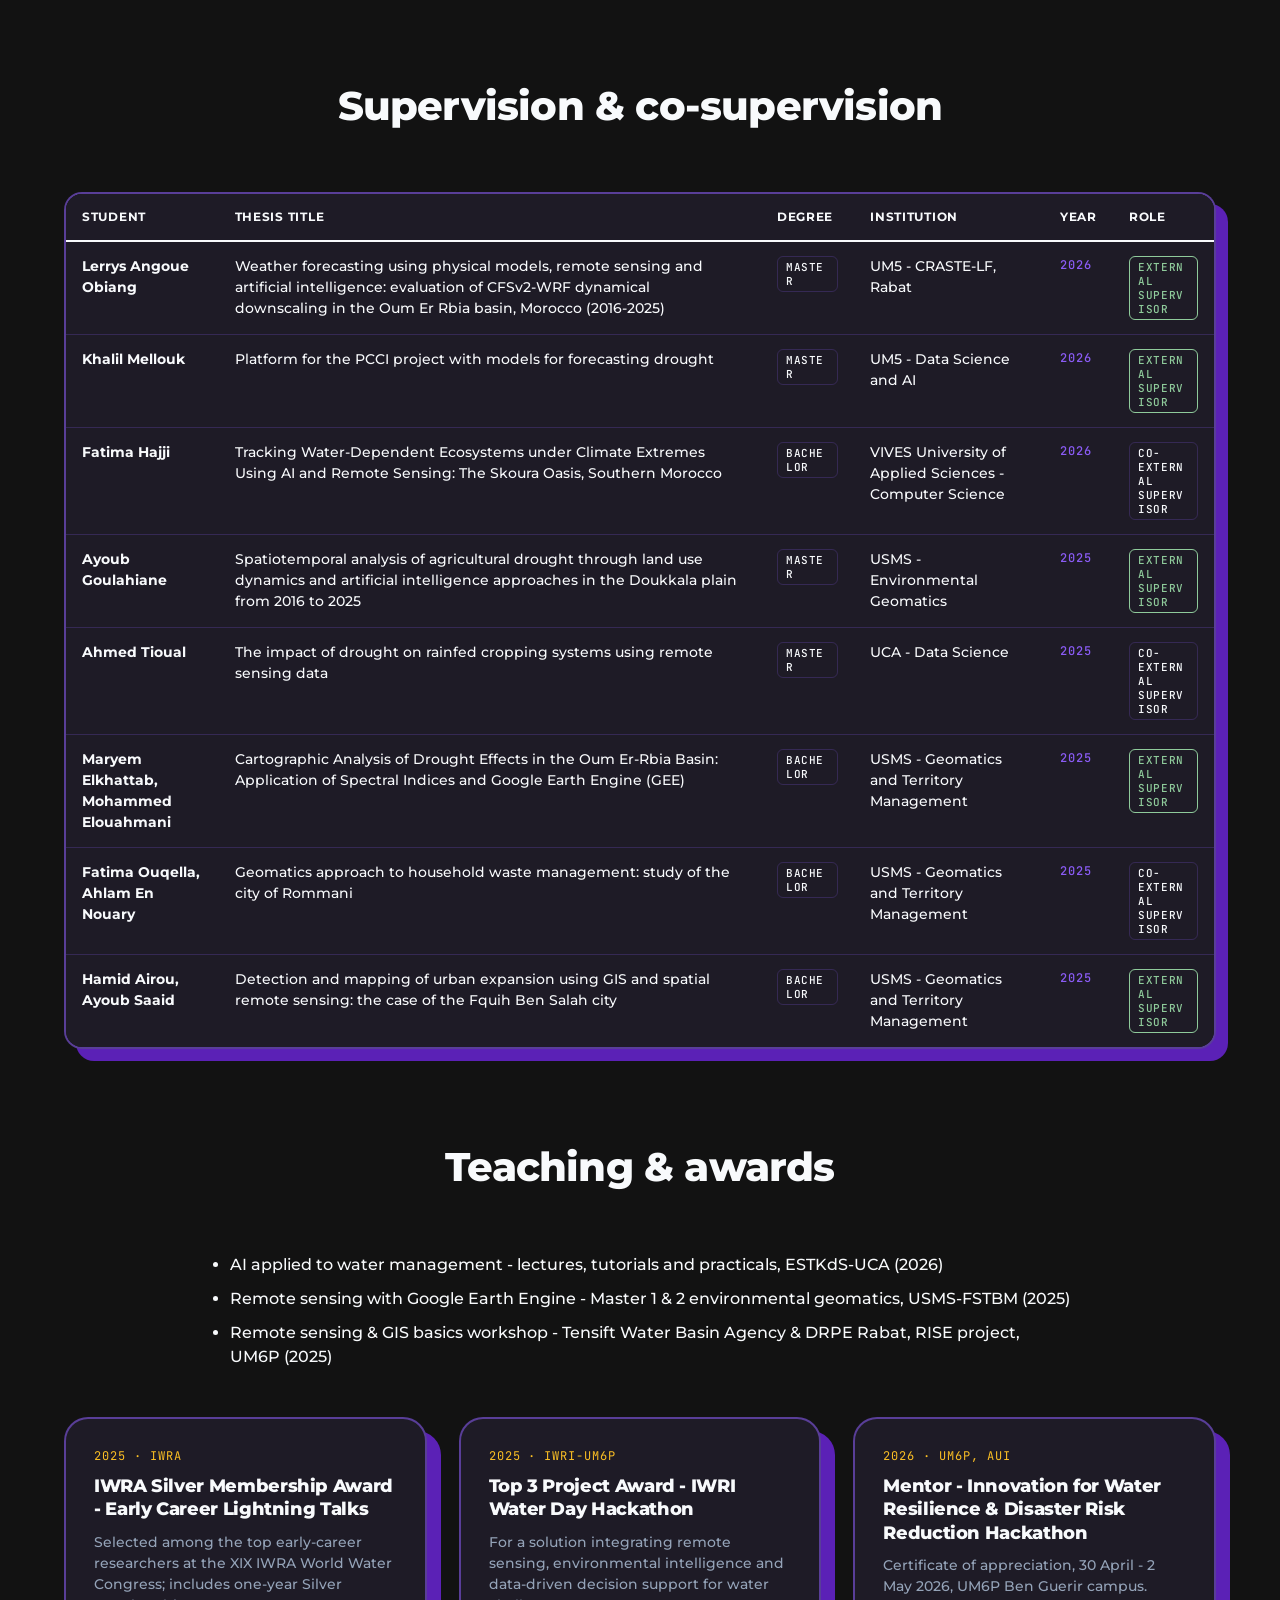
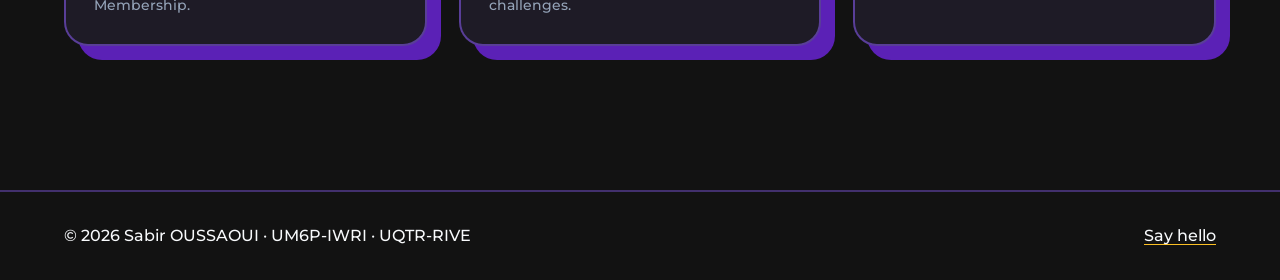
==== commit 9ae2b38f: "Redesign the skills map One orbit per family with ring gaps larger than the bubbles (no overlap or c" ====
--- a/about.html
+++ b/about.html
@@ -16,7 +16,7 @@
 <link rel="icon" href="/images/logo-192.png" type="image/png" sizes="192x192">
 <link rel="apple-touch-icon" href="/images/apple-touch-icon.png">
 <meta property="og:site_name" content="Sabir OUSSAOUI">
-<link rel="stylesheet" href="css/style.css?v=202611102044">
+<link rel="stylesheet" href="css/style.css?v=">
 <script>try{if((localStorage.getItem("theme")||"dark")==="dark")document.documentElement.classList.add("dark")}catch(e){}</script>
 </head>
 <body data-page="about">
@@ -35,9 +35,8 @@
 
   <section>
     <h2 class="title" id="skillsTitle"></h2>
-    <div class="skills" id="skills" role="img" aria-label="Circular map of satellites, data products, software and methods used in the thesis"></div>
-    <div class="legend" id="legend"></div>
-    <p class="mono" id="skillsNote" style="text-align:center;margin-top:12px;font-size:11px"></p>
+    <div class="skills" id="skills"></div>
+    <p class="mono" id="skillsNote" style="text-align:center;margin-top:16px;font-size:11px"></p>
   </section>
 
   <section>
@@ -63,9 +62,9 @@
 </main>
 
 <footer id="footer"></footer>
-<script src="js/data.js?v=202611102044"></script>
-<script src="js/main.js?v=202611102044"></script>
-<script src="js/splash-cursor.js?v=202611102044"></script>
-<script src="js/intro.js?v=202611102044"></script>
+<script src="js/data.js?v="></script>
+<script src="js/main.js?v="></script>
+<script src="js/splash-cursor.js?v="></script>
+<script src="js/intro.js?v="></script>
 </body>
 </html>
--- a/css/style.css
+++ b/css/style.css
@@ -114,25 +114,43 @@
 .stats .num{font-size:64px;font-weight:800;letter-spacing:-.03em;line-height:1}
 .stats .lbl{font-size:14px;font-weight:600;color:var(--muted)}
 
-/* skills map: 3D-looking globe with skills orbiting like satellites */
-.skills{--k:1;position:relative;height:920px;max-width:1200px;margin:0 auto;overflow:hidden;border-radius:28px;background:radial-gradient(circle at 50% 50%, #0b1a2e 0, #060b14 55%, #04070d 100%);isolation:isolate}
-.skills::before{content:"";position:absolute;inset:0;background-image:radial-gradient(1px 1px at 20% 30%,rgba(255,255,255,.5) 50%,transparent 51%),radial-gradient(1px 1px at 70% 20%,rgba(255,255,255,.4) 50%,transparent 51%),radial-gradient(1px 1px at 85% 65%,rgba(255,255,255,.5) 50%,transparent 51%),radial-gradient(1px 1px at 35% 80%,rgba(255,255,255,.35) 50%,transparent 51%),radial-gradient(1.5px 1.5px at 55% 90%,rgba(255,255,255,.45) 50%,transparent 51%),radial-gradient(1px 1px at 10% 60%,rgba(255,255,255,.4) 50%,transparent 51%),radial-gradient(1px 1px at 92% 35%,rgba(255,255,255,.35) 50%,transparent 51%),radial-gradient(1.5px 1.5px at 45% 12%,rgba(255,255,255,.5) 50%,transparent 51%);pointer-events:none}
-.ring{position:absolute;left:50%;top:50%;width:calc(var(--r)*2*var(--k));height:calc(var(--r)*2*var(--k));margin:calc(var(--r)*-1*var(--k)) 0 0 calc(var(--r)*-1*var(--k));border-radius:50%;border:1px dashed rgba(85,221,224,.22);pointer-events:none}
-.globe{position:absolute;left:50%;top:50%;width:calc(230px*var(--k));height:calc(230px*var(--k));margin:calc(-115px*var(--k)) 0 0 calc(-115px*var(--k));display:flex;align-items:center;justify-content:center;filter:drop-shadow(0 0 28px rgba(85,221,224,.35))}
+/* skills map: one orbit per family around the Earth, with a readable list beside it */
+.skills{--c-sat:#FBBF24;--c-meth:#A78BFA;--c-prod:#5EEAD4;--c-soft:#E2E8F0;display:grid;grid-template-columns:minmax(0,1fr) 300px;gap:8px 28px;align-items:center;max-width:1200px;margin:0 auto;padding:22px 28px 22px 14px;border-radius:28px;border:1px solid rgba(139,92,246,.35);background:radial-gradient(circle at 36% 50%,#1a1430 0,#0d0b16 55%,#08070d 100%);color:#F8FAFC;position:relative;overflow:hidden;isolation:isolate}
+.skills::before{content:"";position:absolute;inset:0;z-index:-1;background-image:radial-gradient(1px 1px at 20% 30%,rgba(255,255,255,.5) 50%,transparent 51%),radial-gradient(1px 1px at 70% 20%,rgba(255,255,255,.4) 50%,transparent 51%),radial-gradient(1px 1px at 85% 65%,rgba(255,255,255,.5) 50%,transparent 51%),radial-gradient(1px 1px at 35% 80%,rgba(255,255,255,.35) 50%,transparent 51%),radial-gradient(1.5px 1.5px at 55% 90%,rgba(255,255,255,.45) 50%,transparent 51%),radial-gradient(1px 1px at 10% 60%,rgba(255,255,255,.4) 50%,transparent 51%),radial-gradient(1px 1px at 92% 35%,rgba(255,255,255,.35) 50%,transparent 51%),radial-gradient(1.5px 1.5px at 45% 12%,rgba(255,255,255,.5) 50%,transparent 51%);pointer-events:none}
+.sk-stage{container-type:inline-size;width:100%;max-width:860px;margin:0 auto}
+.sk-map{position:relative;width:100cqw;height:100cqw}
+.sk-map .ring{position:absolute;left:50%;top:50%;width:calc(var(--r)*2);height:calc(var(--r)*2);translate:-50% -50%;border-radius:50%;border:1px dashed color-mix(in srgb,var(--c) 38%,transparent);pointer-events:none;transition:border-color .3s,opacity .3s}
+.sk-map .sat,.sk-list .sat{--c:var(--c-sat)}.sk-map .meth,.sk-list .meth{--c:var(--c-meth)}.sk-map .prod,.sk-list .prod{--c:var(--c-prod)}.sk-map .soft,.sk-list .soft{--c:var(--c-soft)}
+.globe{position:absolute;left:50%;top:50%;width:21cqw;height:21cqw;translate:-50% -50%;display:flex;align-items:center;justify-content:center;filter:drop-shadow(0 0 3cqw rgba(139,92,246,.55))}
 .globe img{width:100%;height:100%;object-fit:contain;display:block}
-.globe-label{position:absolute;left:50%;bottom:18px;transform:translateX(-50%);color:#edf2f7;font:700 13px var(--font);letter-spacing:.04em;white-space:nowrap;text-align:center;text-shadow:0 2px 8px rgba(0,0,0,.8)}
 .orbit{position:absolute;left:50%;top:50%;width:0;height:0;animation:orbit var(--d) linear infinite;animation-delay:var(--delay)}
-.sat-pos{position:absolute;left:0;top:0;transform:translate(calc(var(--r)*var(--k)),0)}
-.skill{position:absolute;left:0;top:0;translate:-50% -50%;width:calc(var(--s)*var(--k));height:calc(var(--s)*var(--k));display:flex;flex-direction:column;align-items:center;justify-content:center;gap:3px;text-align:center;border-radius:50%;padding:8px;box-sizing:border-box;font-weight:600;font-size:12px;line-height:1.2;background:#f5f5f5;color:#1b1b1b;box-shadow:0 0 0 2px rgba(255,255,255,.12),0 8px 24px rgba(0,0,0,.45);animation:orbit var(--d) linear infinite reverse;animation-delay:var(--delay);cursor:default;transition:box-shadow .25s}
-.skill svg{opacity:.75}
-.skill:hover{box-shadow:0 0 0 3px #55dde0,0 8px 24px rgba(0,0,0,.45);z-index:2}
-.skill.sat{background:#55dde0;color:#06202a}
-.skill.prod{background:#8fcb9b;color:#0f2a17}
-.skill.meth{background:#e6ad63;color:#2d1a05}
-.skill.soft{background:#edf2f7;color:#1b1b1b}
+.orbit.rev{animation-direction:reverse}
+.sat-pos{position:absolute;left:0;top:0;transform:translate(var(--r),0)}
+.skill{position:absolute;left:0;top:0;translate:-50% -50%;width:8.8cqw;height:8.8cqw;display:flex;align-items:center;justify-content:center;text-align:center;border-radius:50%;padding:.15cqw;font:600 clamp(8px,1.22cqw,11.5px)/1.18 var(--font);color:#F8FAFC;background:color-mix(in srgb,var(--c) 16%,#100d1a);border:1.5px solid var(--c);box-shadow:0 0 1.6cqw color-mix(in srgb,var(--c) 35%,transparent);animation:orbit var(--d) linear infinite reverse;animation-delay:var(--delay);cursor:default;transition:scale .25s,opacity .3s,box-shadow .25s,background .25s}
+.orbit.rev .skill{animation-direction:normal}
+.skill span{overflow-wrap:normal;letter-spacing:-.01em}
+.skill:hover,.skill.hot{scale:1.18;z-index:3;background:color-mix(in srgb,var(--c) 34%,#100d1a);box-shadow:0 0 0 2px var(--c),0 0 3cqw color-mix(in srgb,var(--c) 70%,transparent)}
+.sk-map:hover .orbit,.sk-map:hover .skill{animation-play-state:paused}
+.skills[data-focus] .skill,.skills[data-focus] .ring{opacity:.22}
+.skills[data-focus="sat"] .sat,.skills[data-focus="meth"] .meth,.skills[data-focus="prod"] .prod,.skills[data-focus="soft"] .soft{opacity:1}
+.skills[data-focus="sat"] .ring.sat,.skills[data-focus="meth"] .ring.meth,.skills[data-focus="prod"] .ring.prod,.skills[data-focus="soft"] .ring.soft{border-color:var(--c);border-style:solid}
+@container (max-width:620px){.skill{width:5cqw;height:5cqw;padding:0;background:var(--c);box-shadow:0 0 3cqw var(--c)}.skill span{display:none}}
 @keyframes orbit{to{transform:rotate(360deg)}}
 @media (prefers-reduced-motion:reduce){.orbit,.skill{animation-play-state:paused}}
-.legend{display:flex;gap:24px;justify-content:center;flex-wrap:wrap;margin-top:20px}
+.sk-list{display:flex;flex-direction:column;gap:12px}
+.sk-eyebrow{margin:0 0 2px;font:500 11px var(--mono);letter-spacing:.14em;text-transform:uppercase;color:#94A3B8}
+.sk-group{padding:14px 16px;border-radius:16px;border:1px solid color-mix(in srgb,var(--c) 30%,transparent);background:rgba(18,16,28,.72);cursor:pointer;outline:none;transition:border-color .25s,background .25s,opacity .3s}
+.sk-group:hover,.sk-group:focus-visible,.skills[data-focus="sat"] .sk-group.sat,.skills[data-focus="meth"] .sk-group.meth,.skills[data-focus="prod"] .sk-group.prod,.skills[data-focus="soft"] .sk-group.soft{border-color:var(--c);background:color-mix(in srgb,var(--c) 9%,#12101c)}
+.skills[data-focus] .sk-group{opacity:.5}
+.skills[data-focus="sat"] .sk-group.sat,.skills[data-focus="meth"] .sk-group.meth,.skills[data-focus="prod"] .sk-group.prod,.skills[data-focus="soft"] .sk-group.soft{opacity:1}
+.sk-group h4{display:flex;align-items:center;gap:9px;margin:0 0 10px;font:700 12px var(--font);letter-spacing:.09em;text-transform:uppercase;color:var(--c)}
+.sk-group h4 i{width:10px;height:10px;border-radius:50%;background:var(--c);box-shadow:0 0 10px var(--c)}
+.sk-group h4 span{margin-left:auto;font:500 11px var(--mono);color:#94A3B8}
+.sk-group ul{list-style:none;margin:0;padding:0;display:flex;flex-wrap:wrap;gap:6px}
+.sk-group li{font:500 12.5px var(--font);color:#F8FAFC;padding:4px 10px;border-radius:999px;border:1px solid rgba(248,250,252,.16);background:rgba(248,250,252,.05);transition:border-color .2s,background .2s}
+.sk-group li:hover{border-color:var(--c);background:color-mix(in srgb,var(--c) 18%,transparent)}
+@media (max-width:1180px){.skills{grid-template-columns:1fr;padding:18px}.sk-stage{max-width:720px}.sk-list{display:grid;grid-template-columns:1fr 1fr;gap:12px}.sk-eyebrow{grid-column:1/-1;text-align:center}}
+@media (max-width:640px){.skills{padding:12px;border-radius:18px}.sk-list{grid-template-columns:1fr}}
 
 /* timelines */
 .timeline{position:relative;width:75%;margin:0 auto}
@@ -270,7 +288,7 @@
 @media (prefers-reduced-motion:reduce){*{animation-duration:.01ms!important;transition-duration:.01ms!important}.anim-word{opacity:1;transform:none}}
 
 /* ---------- responsive ---------- */
-@media (max-width:1100px){.cert-grid{grid-template-columns:repeat(2,minmax(0,1fr))}.feat-pubs.cols3{grid-template-columns:repeat(2,minmax(0,1fr))}.wrap{padding:0 32px}header.nav{padding:18px 32px}.title{font-size:48px}.hero-txt h1{font-size:44px}.about-grid{grid-template-columns:1fr 1fr}.stats{grid-column:span 2;flex-direction:row;justify-content:space-around;text-align:center;align-items:center}.proj.half{grid-column:span 12}.skills{height:700px;--k:.78}}
+@media (max-width:1100px){.cert-grid{grid-template-columns:repeat(2,minmax(0,1fr))}.feat-pubs.cols3{grid-template-columns:repeat(2,minmax(0,1fr))}.wrap{padding:0 32px}header.nav{padding:18px 32px}.title{font-size:48px}.hero-txt h1{font-size:44px}.about-grid{grid-template-columns:1fr 1fr}.stats{grid-column:span 2;flex-direction:row;justify-content:space-around;text-align:center;align-items:center}.proj.half{grid-column:span 12}}
 @media (max-width:1340px){
   header .nav-links,header .socials{display:none}
   .burger{display:flex;order:2;margin-left:auto}
@@ -288,7 +306,6 @@
   .hero{grid-template-columns:1fr;text-align:center}.hero-txt h1{text-align:center;font-size:36px}.hero-cta{justify-content:center}
   .title{font-size:36px;margin-bottom:40px}section{padding:64px 0}.wrap{padding:0 20px}header.nav{padding:14px 20px}
   .about-grid{grid-template-columns:1fr}.stats{grid-column:auto}
-  .skills{height:460px;--k:.44;border-radius:16px}.skill{width:calc(var(--s)*.62);height:calc(var(--s)*.62);font-size:8px;padding:3px;gap:0}.skill svg{width:9px;height:9px}.globe-label{font-size:10px;bottom:8px}
   .timeline{width:100%}.timeline li{padding-left:64px}.timeline .rail{left:20px}.timeline li::before{left:12px}
   .proj.featured{flex-direction:column;padding:24px}.proj h3{font-size:24px}
   .event{grid-template-columns:1fr;gap:24px}.event.flip .event-img{order:0}.event-body h3{font-size:22px}
